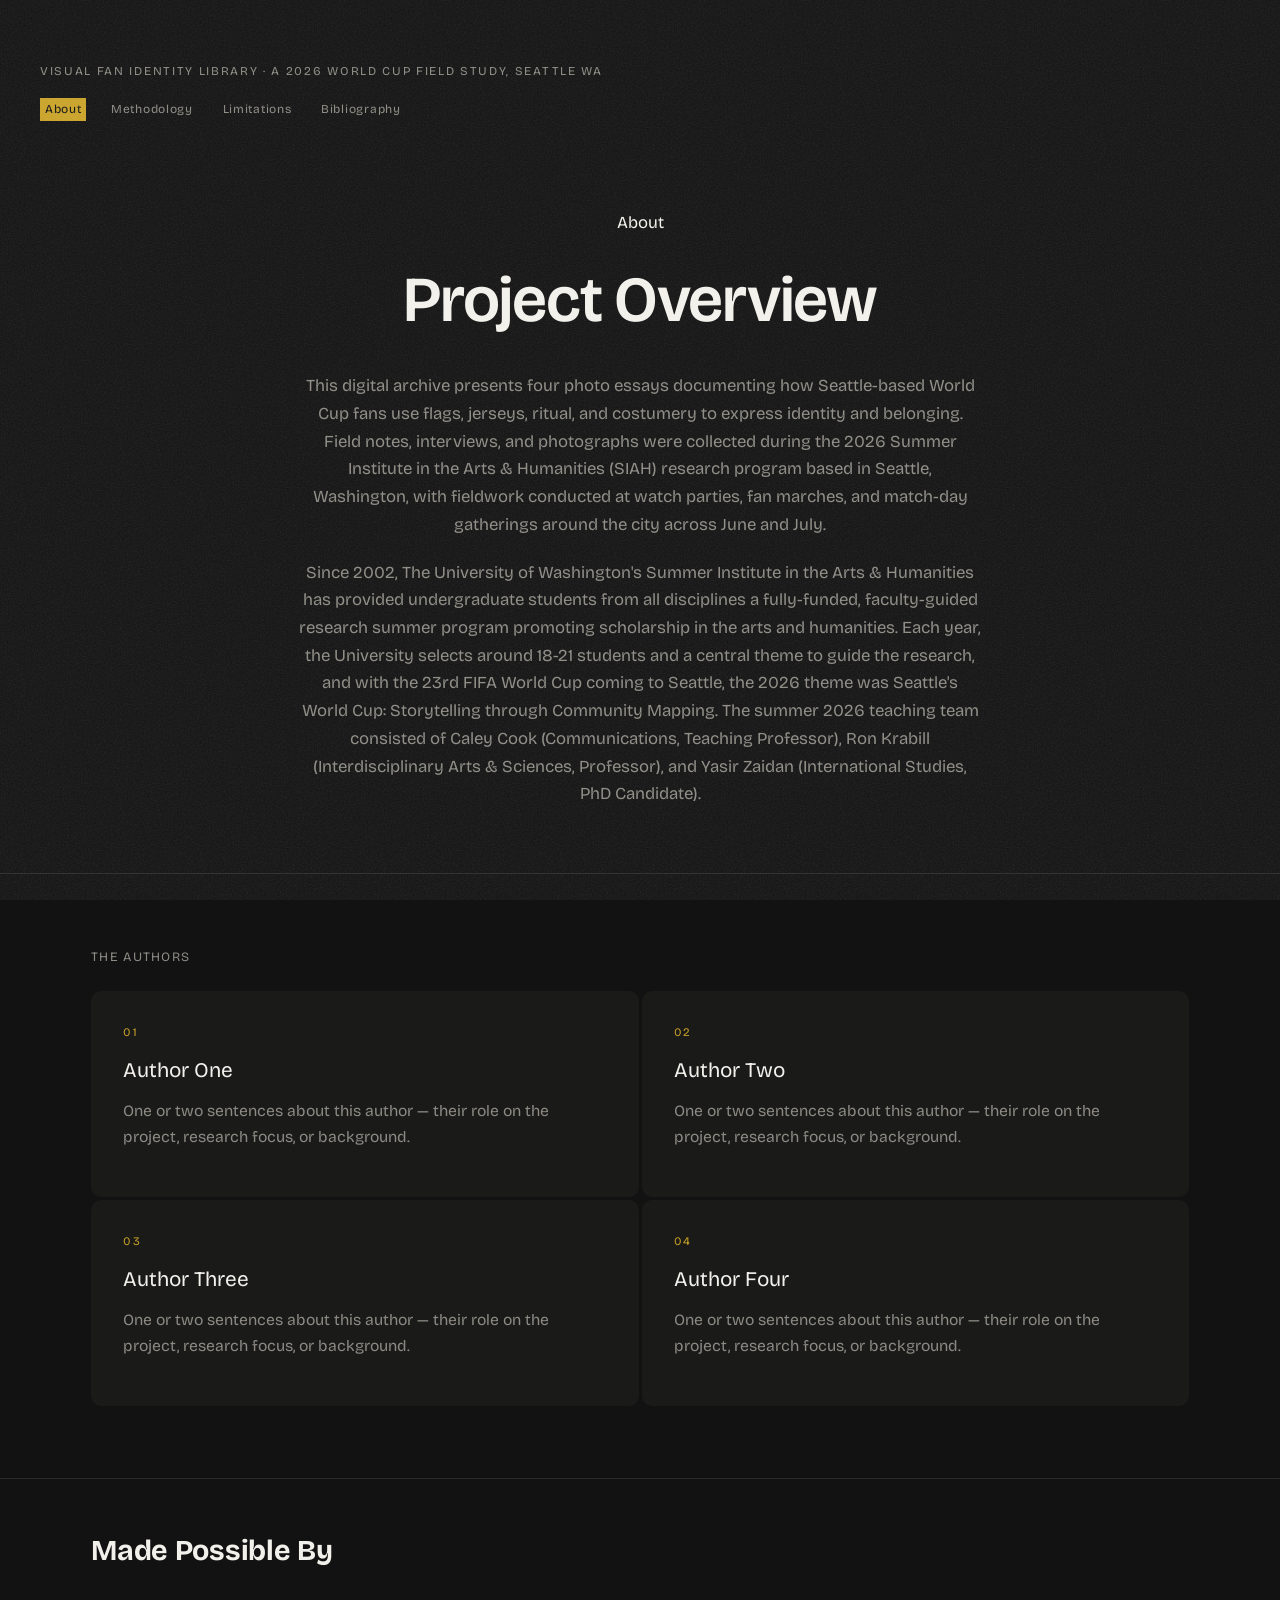
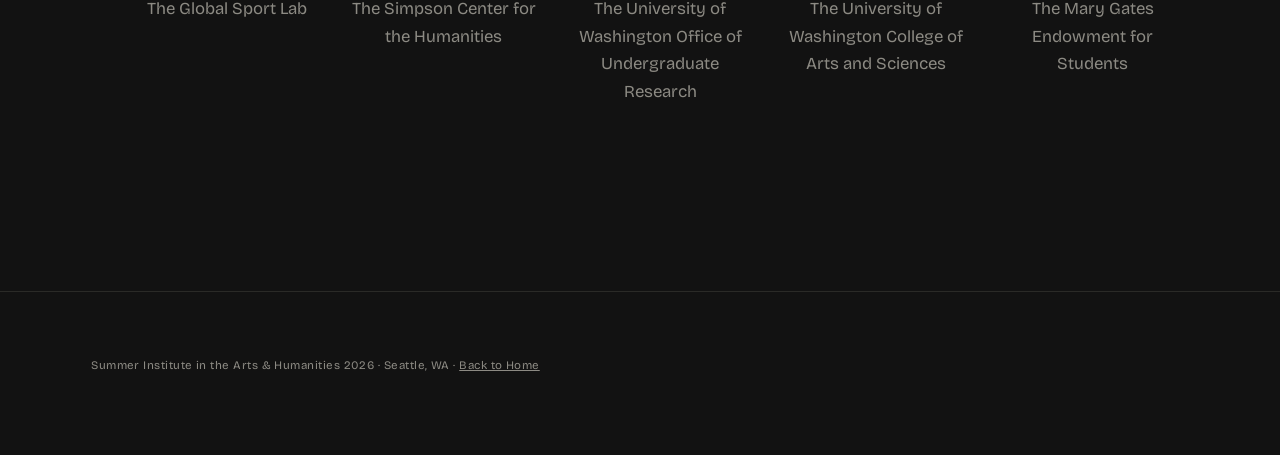
==== about.html @ 2126e0ee "Rewrite About page overview/team blurb, add sponsors section, and finish Jerseys essay - Replace Abo" ====
<!DOCTYPE html>
<html lang="en">
<head>
  <meta charset="UTF-8">
  <meta name="viewport" content="width=device-width, initial-scale=1.0">
  <title>About — Visual Fan Identity Library</title>
  <link rel="stylesheet" href="styles.css">
</head>
<body>

  <div class="grain" aria-hidden="true"></div>

  <header class="masthead container">
    <span class="masthead__wordmark"><a href="index.html">Visual Fan Identity Library</a> · A 2026 World Cup Field Study, Seattle WA</span>
    <nav class="site-nav" aria-label="Project sections">
      <a href="about.html" aria-current="page">About</a>
      <a href="methodology.html">Methodology</a>
      <a href="limitations.html">Limitations</a>
      <a href="bibliography.html">Bibliography</a>
    </nav>
  </header>

  <main>
    <!-- ============================================================
         PROJECT BRIEF
         EDIT ME: replace the paragraph below with a short (3-5
         sentence) description of SIAH as a project and how this
         particular archive fits into it.
         ============================================================ -->
    <section class="essay-header essay-header--centered">
      <div class="container">
        <span class="essay-header__eyebrow">About</span>
        <h1>Project Overview</h1>
        <p class="essay-header__framework">
          This digital archive presents four photo essays documenting how
          Seattle-based World Cup fans use flags, jerseys, ritual, and costumery
          to express identity and belonging. Field notes, interviews, and
          photographs were collected during the 2026 Summer Institute in the Arts
          &amp; Humanities (SIAH) research program based in Seattle, Washington,
          with fieldwork conducted at watch parties, fan marches, and match-day
          gatherings around the city across June and July.
        </p>
        <p class="essay-header__framework">
          Since 2002, The University of Washington's Summer Institute in the Arts
          &amp; Humanities has provided undergraduate students from all
          disciplines a fully-funded, faculty-guided research summer program
          promoting scholarship in the arts and humanities. Each year, the
          University selects around 18-21 students and a central theme to guide
          the research, and with the 23rd FIFA World Cup coming to Seattle, the
          2026 theme was Seattle's World Cup: Storytelling through Community
          Mapping. The summer 2026 teaching team consisted of Caley Cook
          (Communications, Teaching Professor), Ron Krabill (Interdisciplinary
          Arts &amp; Sciences, Professor), and Yasir Zaidan (International
          Studies, PhD Candidate).
        </p>
      </div>
    </section>

    <!-- ============================================================
         AUTHORS
         EDIT ME: swap in each author's real name and a 1-2 sentence
         bio (role on the project, focus area, or background).
         Duplicate one <article class="author-card">...</article>
         block if the team ever grows past four.
         ============================================================ -->
    <section class="essay">
      <div class="container">
        <h2 class="page-section-title">The Authors</h2>
        <div class="author-grid">

          <article class="author-card">
            <span class="author-card__code">01</span>
            <h3 class="author-card__name"><!-- EDIT ME -->Author One</h3>
            <p class="author-card__bio">
              <!-- EDIT ME -->
              One or two sentences about this author — their role on the project,
              research focus, or background.
            </p>
          </article>

          <article class="author-card">
            <span class="author-card__code">02</span>
            <h3 class="author-card__name">Author Two</h3>
            <p class="author-card__bio">
              One or two sentences about this author — their role on the project,
              research focus, or background.
            </p>
          </article>

          <article class="author-card">
            <span class="author-card__code">03</span>
            <h3 class="author-card__name">Author Three</h3>
            <p class="author-card__bio">
              One or two sentences about this author — their role on the project,
              research focus, or background.
            </p>
          </article>

          <article class="author-card">
            <span class="author-card__code">04</span>
            <h3 class="author-card__name">Author Four</h3>
            <p class="author-card__bio">
              One or two sentences about this author — their role on the project,
              research focus, or background.
            </p>
          </article>

        </div>
      </div>
    </section>

    <!-- ============================================================
         MADE POSSIBLE BY — sponsors / funding acknowledgment.
         ============================================================ -->
    <section class="essay sponsors-section">
      <div class="container">
        <h2 class="sponsors-heading">Made Possible By</h2>
        <ul class="sponsor-list">
          <li>The Global Sport Lab</li>
          <li>The Simpson Center for the Humanities</li>
          <li>The University of Washington Office of Undergraduate Research</li>
          <li>The University of Washington College of Arts and Sciences</li>
          <li>The Mary Gates Endowment for Students</li>
        </ul>
      </div>
    </section>
  </main>

  <footer class="site-footer">
    <div class="container">
      <p>Summer Institute in the Arts &amp; Humanities 2026 · Seattle, WA · <a href="index.html">Back to Home</a></p>
    </div>
  </footer>

</body>
</html>
---- styles.css ----
/* =========================================================================
   STYLES.CSS
   One stylesheet, shared by every page.
   Read top to bottom:
     1. Fonts + tokens (color/type/space) — change the whole site from here
     2. Reset / base
     3. Masthead + footer
     4. Home page: hero + vertical category list
     5. Sub-pages: essay header, sequential essay figures, prev/next
     6. Small screens
   "EDIT ME" comments mark what you'll actually want to touch.
   ========================================================================= */

@import url('https://fonts.googleapis.com/css2?family=Bricolage+Grotesque:opsz,wght@6..144,200..800&display=swap');

/* -------------------------------------------------------------------------
   1. TOKENS
   A dominant charcoal surface, one sharp lime accent used sparingly, and
   two elevated tones for bento-style layering. Colors are intentionally
   NOT distributed evenly — almost everything on the page is charcoal/off-
   white; lime appears only where it should draw the eye.
   ------------------------------------------------------------------------- */
:root {
  /* EDIT ME: colors */
  --bg: #121212;            /* dominant surface — deep charcoal */
  --bg-elevated: #1A1A19;   /* first layer up — bento tile background */
  --bg-elevated-2: #202020; /* second layer up — hover / deepest tile */
  --text: #F2F0EA;          /* primary text, warm off-white (not pure white) */
  --text-muted: #8C8A83;    /* secondary / caption text */
  --line: #2A2A27;          /* hairline borders, seams between bento tiles */
  --accent: #C9A227;        /* archive-label brass — the ONE sharp accent. use rarely. */
  --accent-dim: #A6841F;    /* pressed/hover state for the accent */

  /* type */
  /* One bold contemporary grotesque, three roles: headline, body, and
     small tracked labels are all Bricolage Grotesque, differentiated
     by weight/size/case rather than by swapping typefaces — closer to
     how a museum brands its own exhibitions (bold sans wayfinding)
     than a typical "heading font + body font + UI font" tech stack. */
  --font-display: 'Bricolage Grotesque', sans-serif;
  --font-body: 'Bricolage Grotesque', sans-serif;
  --font-mono: 'Bricolage Grotesque', sans-serif; /* labels/catalog codes — no monospace */

  /* layout */
  --max-width: 1200px;
  --gutter: clamp(1.25rem, 4vw, 4rem); /* generous, responsive side margin */
  --seam: 3px; /* gap between bento tiles */
}

/* -------------------------------------------------------------------------
   2. RESET / BASE
   ------------------------------------------------------------------------- */
* { box-sizing: border-box; }

html { scroll-behavior: smooth; }

body {
  margin: 0;
  background: var(--bg);
  color: var(--text);
  font-family: var(--font-body);
  font-size: 1.05rem;
  line-height: 1.65;
  -webkit-font-smoothing: antialiased;
}

/* Film-grain overlay, screen-space (fixed, not tied to page height),
   so the charcoal surfaces read as a textured print rather than a
   flat digital black. Pure SVG noise, no image asset. Sits above
   everything (including photos) but never blocks clicks. */
.grain {
  position: fixed;
  inset: 0;
  z-index: 9999; /* above everything, including photos */
  pointer-events: none;
  opacity: 0.11;
  mix-blend-mode: screen;
  background-image: url("data:image/svg+xml,%3Csvg xmlns='http://www.w3.org/2000/svg' width='180' height='180'%3E%3Cfilter id='n'%3E%3CfeTurbulence type='fractalNoise' baseFrequency='0.7' numOctaves='3' stitchTiles='stitch'/%3E%3CfeColorMatrix type='saturate' values='0'/%3E%3C/filter%3E%3Crect width='100%25' height='100%25' filter='url(%23n)'/%3E%3C/svg%3E");
  background-size: 180px 180px;
}

h1, h2, h3 {
  font-family: var(--font-display);
  font-weight: 400;
  margin: 0;
}

a { color: inherit; }

a:focus-visible,
button:focus-visible {
  outline: 2px solid var(--accent);
  outline-offset: 4px;
}

img { max-width: 100%; display: block; }

.container {
  max-width: var(--max-width);
  margin: 0 auto;
  padding: 0 var(--gutter);
}

.eyebrow {
  font-family: var(--font-mono);
  font-size: 0.72rem;
  letter-spacing: 0.16em;
  text-transform: uppercase;
  color: var(--accent);
}

/* -------------------------------------------------------------------------
   2b. PAGE LOADER (homepage only)
   A building-blocks animation shown while the homepage loads, faded
   out by loader.js once window "load" fires. Three square blocks
   stack upward, each rotating into place in sequence — the same
   brass accent used everywhere else, on the site's own charcoal
   surface, so it reads as part of the page rather than a generic
   spinner.
   ------------------------------------------------------------------------- */
.loader {
  position: fixed;
  inset: 0;
  z-index: 999;
  display: flex;
  flex-direction: column;
  align-items: center;
  justify-content: center;
  gap: 1.5rem;
  background: var(--bg);
  transition: opacity 1.1s ease, visibility 1.1s ease;
}

.loader.is-hidden {
  opacity: 0;
  visibility: hidden;
  pointer-events: none;
}

.loader__stack {
  position: relative;
  width: 34px;
  height: 114px;
}

.loader__block {
  position: absolute;
  left: 0;
  width: 34px;
  height: 34px;
  border-radius: 5px;
  background: var(--accent);
  opacity: 0;
  transform: translateY(-50px) rotate(-30deg) scale(0.6);
  animation: loader-stack 2.6s ease-in-out infinite;
}

.loader__block--1 { bottom: 0; animation-delay: 0s; }
.loader__block--2 { bottom: 40px; animation-delay: 0.35s; }
.loader__block--3 { bottom: 80px; animation-delay: 0.7s; }

@keyframes loader-stack {
  0%   { opacity: 0; transform: translateY(-50px) rotate(-30deg) scale(0.6); }
  18%  { opacity: 1; transform: translateY(0) rotate(0deg) scale(1); }
  70%  { opacity: 1; transform: translateY(0) rotate(0deg) scale(1); }
  85%  { opacity: 0; transform: translateY(6px) rotate(8deg) scale(0.9); }
  100% { opacity: 0; transform: translateY(-50px) rotate(-30deg) scale(0.6); }
}

.loader__text {
  font-size: 0.72rem;
  letter-spacing: 0.14em;
  text-transform: uppercase;
  color: var(--text-muted);
  margin: 0;
  text-align: center;
}

@media (prefers-reduced-motion: reduce) {
  .loader__block {
    animation: none;
    opacity: 1;
    transform: none;
  }
}

/* -------------------------------------------------------------------------
   3. MASTHEAD + FOOTER
   The home page masthead has NO nav — the four photos are the only
   interactive elements on that page. Sub-pages carry a small text nav
   for wayfinding between essays (see section 5, .site-nav).
   ------------------------------------------------------------------------- */
.masthead {
  padding: clamp(2rem, 5vw, 3.5rem) 0 clamp(1.5rem, 4vw, 2.5rem);
}

.masthead__wordmark {
  font-family: var(--font-mono);
  font-size: 0.75rem;
  letter-spacing: 0.14em;
  text-transform: uppercase;
  color: var(--text-muted);
}

.masthead__wordmark a {
  text-decoration: none;
  color: var(--text-muted);
}

.masthead__wordmark a:hover { color: var(--text); }

/* small text-only nav, used only on sub-pages */
.site-nav {
  margin-top: 0.9rem;
  display: flex;
  gap: 1.25rem;
  flex-wrap: wrap;
}

/* A solid brass block swipes in behind the label on hover (or sits
   permanently under the current page), landing with a slight bounce
   — same block motif as the homepage loader, standing in for the
   old plain underline. */
.site-nav a {
  position: relative;
  display: inline-block;
  font-family: var(--font-mono);
  font-size: 0.75rem;
  letter-spacing: 0.06em;
  text-decoration: none;
  color: var(--text-muted);
  padding: 0.15em 0.4em;
  overflow: hidden;
  transition: color 0.3s ease;
}

.site-nav a::before {
  content: '';
  position: absolute;
  inset: 0;
  background: var(--accent);
  transform: scaleX(0);
  transform-origin: left;
  transition: transform 0.4s cubic-bezier(0.34, 1.56, 0.64, 1);
  z-index: -1;
}

.site-nav a:hover,
.site-nav a[aria-current="page"] {
  color: var(--bg);
}

.site-nav a:hover::before,
.site-nav a[aria-current="page"]::before {
  transform: scaleX(1);
}

.site-footer {
  padding: clamp(2rem, 6vw, 4rem) 0 clamp(2.5rem, 8vw, 5rem);
  margin-top: clamp(3rem, 8vw, 6rem);
  border-top: 1px solid var(--line);
}

.site-footer p {
  font-family: var(--font-mono);
  font-size: 0.72rem;
  letter-spacing: 0.04em;
  color: var(--text-muted);
  margin: 0;
}

.site-footer a { color: var(--text-muted); text-decoration: underline; }
.site-footer a:hover { color: var(--accent); }

/* -------------------------------------------------------------------------
   4a. HOME — hero, centered: headline, "Field Log" label, and the intro
   paragraph all sit centered on the page.
   ------------------------------------------------------------------------- */
.hero {
  padding: clamp(1rem, 4vw, 2rem) 0 clamp(3rem, 8vw, 6rem);
  text-align: center;
}

.hero__title {
  font-size: clamp(2.6rem, 7vw, 5.2rem);
  font-weight: 600;
  line-height: 1.0;
  max-width: 20ch;
  letter-spacing: -0.02em;
  margin: 0 auto; /* centers the title's own text block within .hero */
}

.hero__title em {
  /* Bricolage Grotesque has no true italic, so emphasis comes from a
     weight jump + the accent color instead of a style switch. */
  font-style: normal;
  font-weight: 800;
  color: var(--accent);
}

/* Below the title, above the preface: text-only links out to the
   project's meta pages (About, Methodology, Limitations,
   Bibliography). Larger and more prominent than the small mono nav
   used elsewhere, since this is the page's second interactive
   element (after the four category photos further down). */
.section-links {
  display: flex;
  justify-content: center;
  flex-wrap: wrap;
  gap: clamp(1rem, 3vw, 2rem);
  margin: clamp(1.5rem, 4vw, 2.5rem) 0;
}

/* Same brass-block swipe as .site-nav, sized up to match these
   larger homepage links — a solid block lands behind the label with
   a slight bounce instead of the old plain underline. */
.section-link {
  position: relative;
  display: inline-block;
  font-family: var(--font-mono);
  font-size: clamp(0.95rem, 1.6vw, 1.1rem);
  letter-spacing: 0.06em;
  text-decoration: none;
  color: var(--text-muted);
  padding: 0.2em 0.5em;
  overflow: hidden;
  transition: color 0.3s ease;
}

.section-link::before {
  content: '';
  position: absolute;
  inset: 0;
  background: var(--accent);
  transform: scaleX(0);
  transform-origin: left;
  transition: transform 0.4s cubic-bezier(0.34, 1.56, 0.64, 1);
  z-index: -1;
}

.section-link:hover,
.section-link:focus-visible {
  color: var(--bg);
}

.section-link:hover::before,
.section-link:focus-visible::before {
  transform: scaleX(1);
}

/* Click animation: the block lands solid (same as hover) while the
   link text scrambles/decodes in JS, right before navigating. */
.section-link--decoding {
  color: var(--bg);
  animation: section-link-pulse 0.4s ease;
}

.section-link--decoding::before {
  transform: scaleX(1);
}

@keyframes section-link-pulse {
  0%   { letter-spacing: 0.06em; }
  45%  { letter-spacing: 0.22em; }
  100% { letter-spacing: 0.06em; }
}

.hero__intro {
  margin: clamp(1.5rem, 5vw, 2.5rem) auto 0; /* auto left/right centers this block */
  max-width: 92%;
}

.hero__intro p {
  color: var(--text);
  font-weight: 500;
  font-size: clamp(1.1rem, 2.2vw, 1.32rem);
  line-height: 1.5;
  margin: 0;
}

.hero__intro p + p {
  margin-top: 1.25rem;
}

.hero__intro .eyebrow {
  display: block;
  font-size: clamp(1.5rem, 3.5vw, 2.1rem);
  font-weight: 700;
  letter-spacing: 0.04em;
  margin-bottom: 1rem;
}

/* -------------------------------------------------------------------------
   4b. HOME — a vertical, scrollable list of the four categories.
   Each .category is: one big photo (the ONLY clickable element — the
   <a class="photo-link">), then a heading and a short blurb sitting
   underneath it as plain, non-interactive text. All four photos share
   the same aspect ratio so they read as one consistent list.
   ------------------------------------------------------------------------- */
.category-list {
  display: flex;
  flex-direction: column;
}

.category {
  padding: clamp(2.5rem, 6vw, 4.5rem) 0;
  border-top: 1px solid var(--line);
}

.category:first-child { border-top: none; padding-top: 0; }

.photo-link {
  position: relative;
  display: block;
  overflow: hidden;
  background: var(--bg-elevated);
  border-radius: 10px;
  aspect-ratio: 16 / 9; /* same shape for every photo, however big the screen */
  width: 100%;
}

.photo-link__img {
  position: absolute;
  inset: 0;
  width: 100%;
  height: 100%;
  object-fit: cover;
  transition: transform 0.5s cubic-bezier(0.16, 1, 0.3, 1), opacity 0.3s ease;
  opacity: 0.9;
}

.photo-link:hover .photo-link__img,
.photo-link:focus-visible .photo-link__img {
  transform: scale(1.03);
  opacity: 1;
}

.category__copy {
  margin-top: clamp(1.25rem, 3vw, 1.75rem);
  max-width: 62ch;
}

.category__code {
  font-family: var(--font-mono);
  font-size: 0.72rem;
  letter-spacing: 0.12em;
  color: var(--text-muted);
  display: block;
  margin-bottom: 0.5rem;
}

.category__title {
  /* the secondary/accent color, so each heading pops against the
     charcoal background and the muted body text below it */
  color: var(--accent);
  font-size: clamp(1.6rem, 3.6vw, 2.3rem);
  font-weight: 600;
}

.category__blurb {
  margin-top: 0.75rem;
  color: var(--text-muted);
  font-size: 1.05rem;
}

/* -------------------------------------------------------------------------
   5. SUB-PAGES (the four photo essays)
   ------------------------------------------------------------------------- */
.essay-header {
  padding: clamp(2rem, 5vw, 3rem) 0 clamp(2rem, 5vw, 3rem);
  border-bottom: 1px solid var(--line);
}

.essay-header h1 {
  font-size: clamp(2.4rem, 6vw, 4rem);
  font-weight: 600;
  letter-spacing: -0.02em;
  margin-top: 0.6rem;
}

.hero-highlight {
  color: var(--accent);
}

.hero-subtitle {
  font-size: 0.7em;
}

.essay-header__framework {
  max-width: 52ch;
  color: var(--text-muted);
  margin-top: 1.25rem;
  font-size: 1.05rem;
}

.essay-header--centered {
  text-align: center;
}

.essay-header--centered .essay-header__framework {
  max-width: 62ch;
  margin-left: auto;
  margin-right: auto;
}

.essay-header__byline {
  font-family: var(--font-mono);
  font-size: 0.8rem;
  letter-spacing: 0.06em;
  text-transform: uppercase;
  color: var(--text-muted);
  margin-top: 1.25rem;
  padding-top: 1rem;
  border-top: 1px solid var(--line);
}

.essay-header__byline-author {
  color: var(--text);
  font-weight: 600;
}

.essay-preface {
  padding-top: clamp(1.75rem, 4vw, 2.75rem);
  text-align: center;
}

.essay-preface .eyebrow {
  display: block;
  font-size: clamp(1.5rem, 3.5vw, 2.1rem);
  font-weight: 700;
  letter-spacing: 0.04em;
}

.essay-preface__text {
  max-width: 62ch;
  color: var(--text-muted);
  margin: 0.75rem auto 0;
  font-size: 1.2rem;
  text-align: center;
}

.essay-preface__text + .essay-preface__text {
  margin-top: 1.25rem;
}

.essay {
  padding: clamp(3rem, 6vw, 4.5rem) 0;
}

.essay-intro {
  padding-top: clamp(1.75rem, 4vw, 2.75rem);
  padding-bottom: clamp(1.75rem, 4vw, 2.75rem);
  border-top: 1px solid var(--line);
}

.sponsors-section {
  padding-top: clamp(2rem, 4vw, 3rem);
  border-top: 1px solid var(--line);
}

.sponsors-heading {
  font-weight: 700;
  color: var(--text);
  font-size: clamp(1.3rem, 3vw, 1.8rem);
  letter-spacing: -0.01em;
}

.sponsor-list {
  list-style: none;
  margin-top: 1.25rem;
  display: flex;
  flex-direction: row;
  flex-wrap: wrap;
  justify-content: space-between;
  gap: 1rem 1.5rem;
  color: var(--text-muted);
  font-size: 1.05rem;
}

.sponsor-list li {
  flex: 1 1 0;
  text-align: center;
}

/* Sequential, single-column narrative: every figure stacks directly
   beneath the one before it, photo on top and its caption/note
   underneath — no side-by-side text, no separate grid section. */
.essay-sequence {
  display: flex;
  flex-direction: column;
  gap: clamp(2.5rem, 6vw, 4rem);
}

.essay-figure {
  margin: 0;
}

.essay-figure img {
  width: 100%;
  border-radius: 10px;
  background: var(--bg-elevated);
}

.essay-figure figcaption {
  margin-top: 0.9rem;
  max-width: 62ch;
}

.essay-figure__num {
  display: block;
  font-family: var(--font-mono);
  font-size: 0.72rem;
  letter-spacing: 0.04em;
  color: var(--text-muted);
}

.essay-figure__note {
  margin: 0.6rem 0 0;
  color: var(--text);
}

.page-flags .essay-figure figcaption {
  max-width: 92%;
  margin-left: auto;
  margin-right: auto;
  text-align: center;
}

.essay-figure__note .placeholder-note {
  display: block;
  font-family: var(--font-mono);
  font-size: 0.72rem;
  color: var(--accent);
  border-left: 2px solid var(--accent);
  padding-left: 0.75rem;
  margin-top: 1rem;
}

.essay-nav {
  padding: 1rem 0 clamp(3rem, 8vw, 5rem);
  display: flex;
  justify-content: space-between;
  border-top: 1px solid var(--line);
  margin-top: 1rem;
}

.essay-nav a {
  font-family: var(--font-mono);
  font-size: 0.8rem;
  text-decoration: none;
  color: var(--text-muted);
  padding-top: 1rem;
}

.essay-nav a:hover { color: var(--accent); }

/* -------------------------------------------------------------------------
   5b. META PAGES — About, Methodology, Limitations, Bibliography
   ------------------------------------------------------------------------- */
.page-section-title {
  font-family: var(--font-mono);
  font-weight: 400;
  font-size: 0.8rem;
  letter-spacing: 0.1em;
  text-transform: uppercase;
  color: var(--text-muted);
  margin-bottom: 1.5rem;
}

/* Methodology / Limitations: plain reading prose, one subsection per
   h2, a paragraph or two underneath each. */
.page-prose {
  display: flex;
  flex-direction: column;
  gap: clamp(2rem, 5vw, 3rem);
  max-width: 68ch;
}

.page-prose section > .page-section-title {
  margin-bottom: 0.75rem;
}

.page-prose p {
  margin: 0.75rem 0 0;
  color: var(--text);
}

.page-prose p:first-of-type { margin-top: 0.75rem; }

/* Bibliography: a plain hanging-indent citation list. */
.bibliography-list {
  list-style: none;
  margin: 0;
  padding: 0;
  max-width: 68ch;
  display: flex;
  flex-direction: column;
  gap: 1.1rem;
}

.bibliography-list li {
  font-family: var(--font-mono);
  font-size: 0.92rem;
  line-height: 1.6;
  color: var(--text-muted);
  padding-left: 1.5em;
  text-indent: -1.5em;
}

.author-grid {
  display: grid;
  grid-template-columns: repeat(2, 1fr);
  gap: var(--seam);
}

.author-card {
  padding: clamp(1.5rem, 3vw, 2rem);
  background: var(--bg-elevated);
  border-radius: 10px;
}

.author-card__code {
  font-family: var(--font-mono);
  font-size: 0.72rem;
  letter-spacing: 0.12em;
  color: var(--accent);
  display: block;
  margin-bottom: 0.75rem;
}

.author-card__name {
  font-size: 1.3rem;
  font-weight: 400;
}

.author-card__bio {
  margin-top: 0.6rem;
  color: var(--text-muted);
  font-size: 0.98rem;
}

/* -------------------------------------------------------------------------
   6. SMALL SCREENS
   ------------------------------------------------------------------------- */
@media (max-width: 800px) {
  .hero__title { max-width: none; }

  .photo-link {
    aspect-ratio: 4 / 3;
  }

  .author-grid {
    grid-template-columns: 1fr;
  }
}
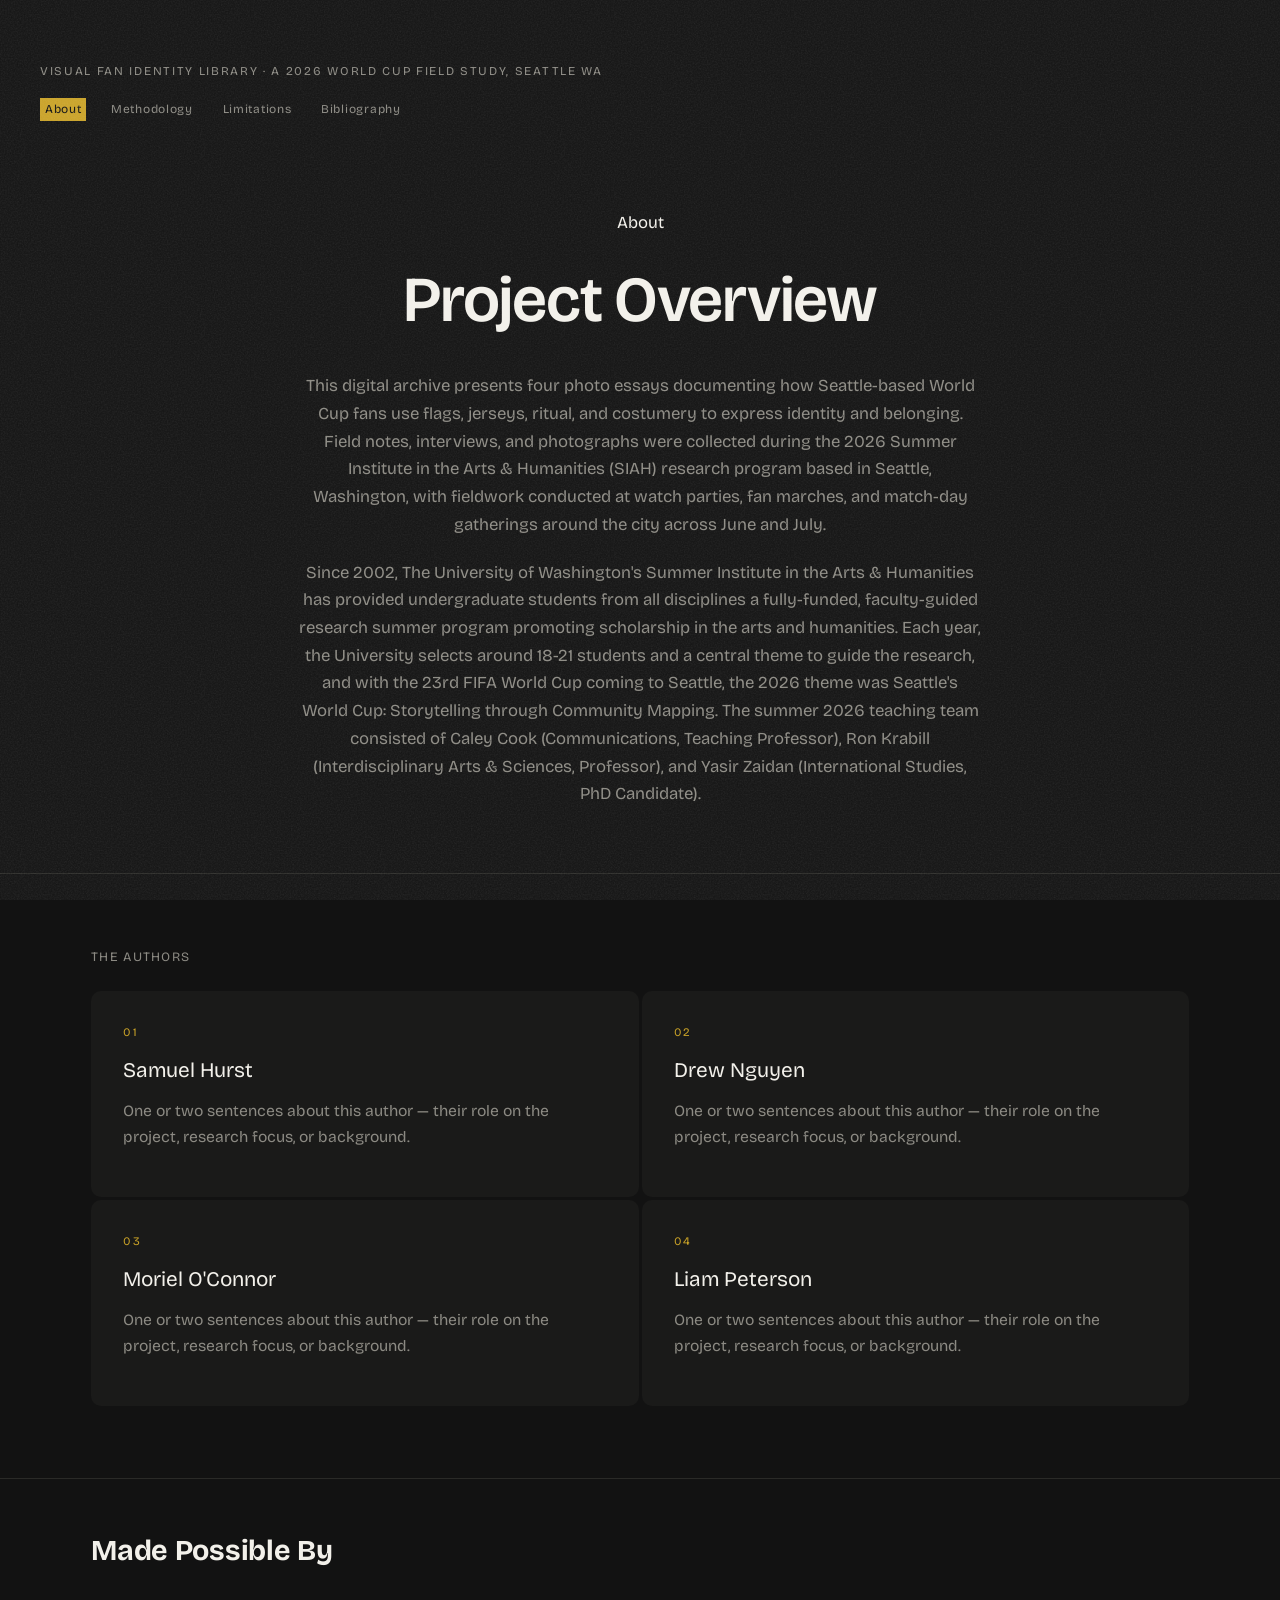
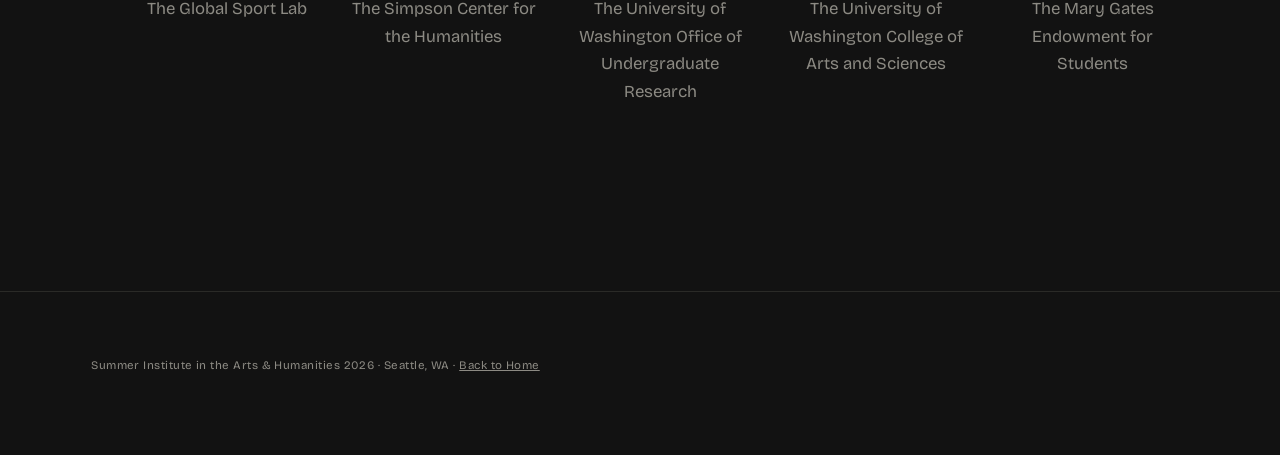
==== commit 33626c90: "Fill Rituals essay with 16 photos and set Rituals homepage cover - Add all 16 Ritual photos in order" ====
--- a/about.html
+++ b/about.html
@@ -70,7 +70,7 @@
 
           <article class="author-card">
             <span class="author-card__code">01</span>
-            <h3 class="author-card__name"><!-- EDIT ME -->Author One</h3>
+            <h3 class="author-card__name">Samuel Hurst</h3>
             <p class="author-card__bio">
               <!-- EDIT ME -->
               One or two sentences about this author — their role on the project,
@@ -80,7 +80,7 @@
 
           <article class="author-card">
             <span class="author-card__code">02</span>
-            <h3 class="author-card__name">Author Two</h3>
+            <h3 class="author-card__name">Drew Nguyen</h3>
             <p class="author-card__bio">
               One or two sentences about this author — their role on the project,
               research focus, or background.
@@ -89,7 +89,7 @@
 
           <article class="author-card">
             <span class="author-card__code">03</span>
-            <h3 class="author-card__name">Author Three</h3>
+            <h3 class="author-card__name">Moriel O'Connor</h3>
             <p class="author-card__bio">
               One or two sentences about this author — their role on the project,
               research focus, or background.
@@ -98,7 +98,7 @@
 
           <article class="author-card">
             <span class="author-card__code">04</span>
-            <h3 class="author-card__name">Author Four</h3>
+            <h3 class="author-card__name">Liam Peterson</h3>
             <p class="author-card__bio">
               One or two sentences about this author — their role on the project,
               research focus, or background.
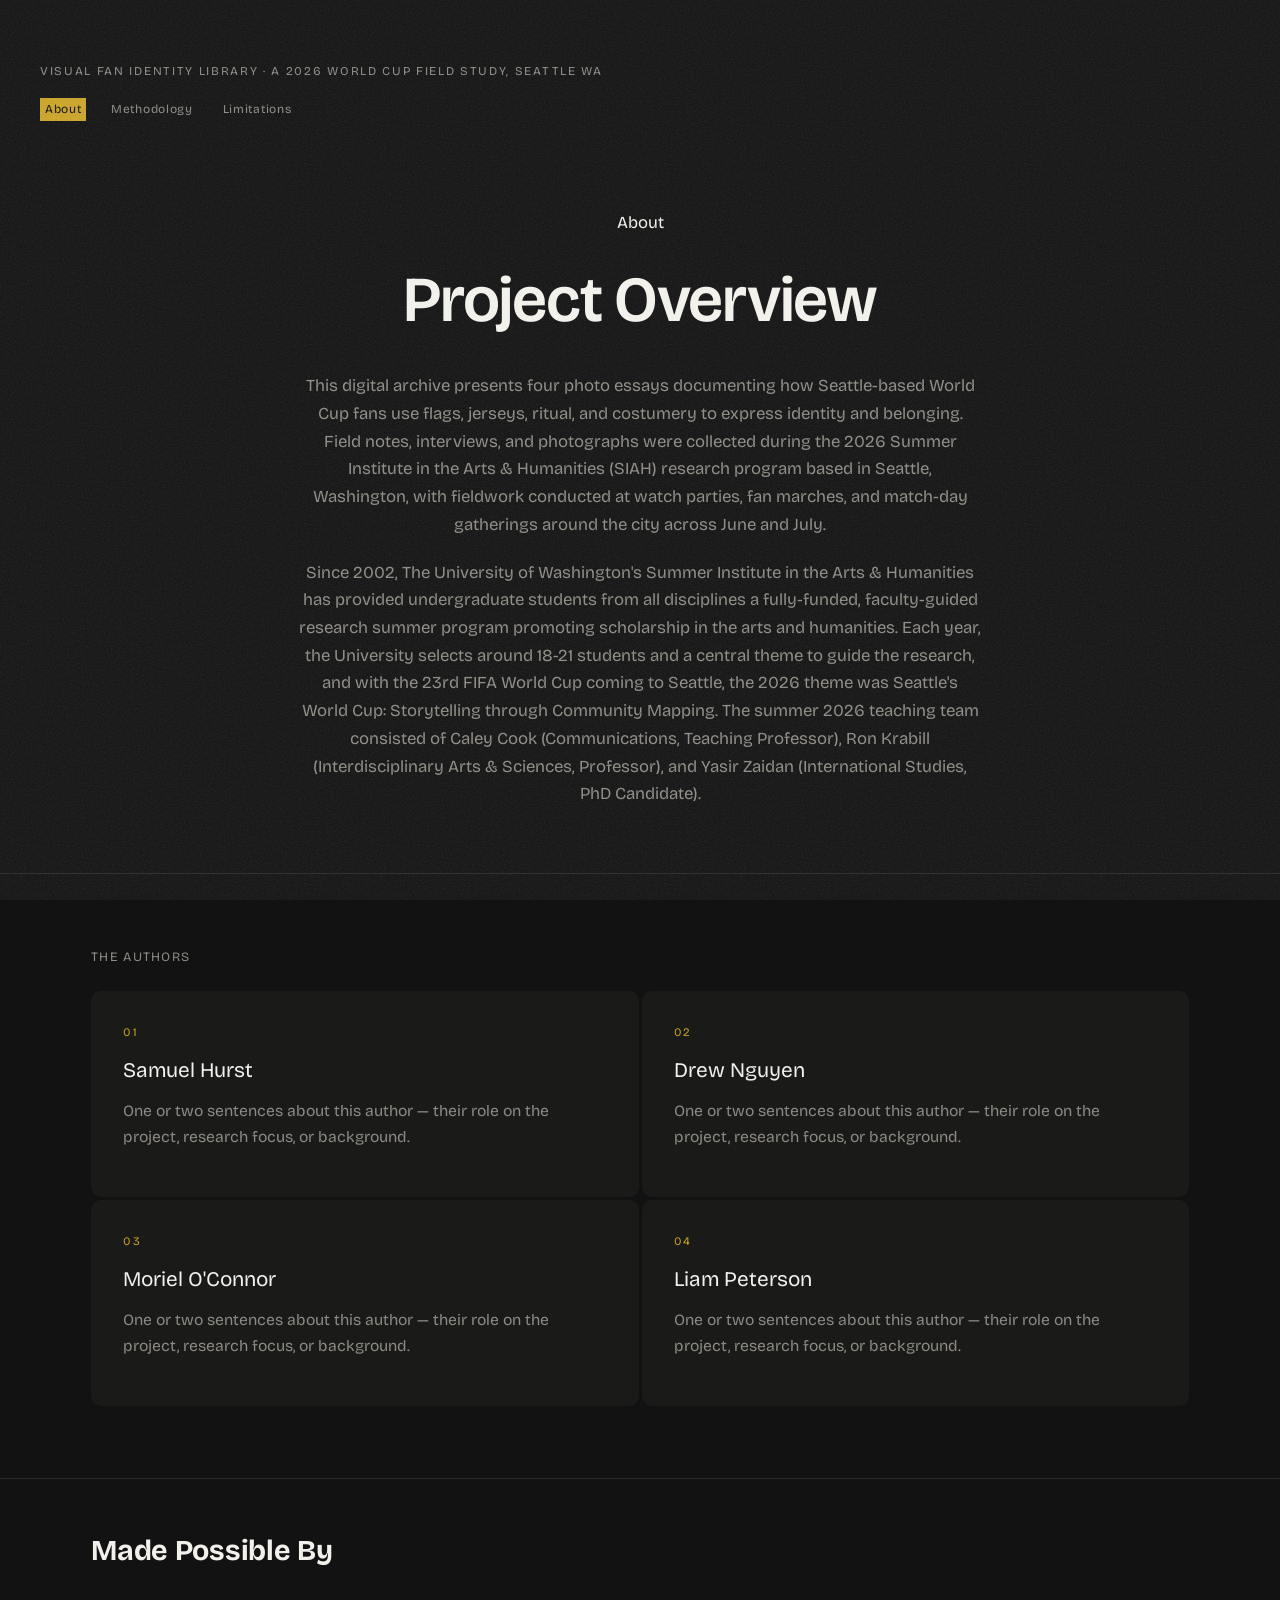
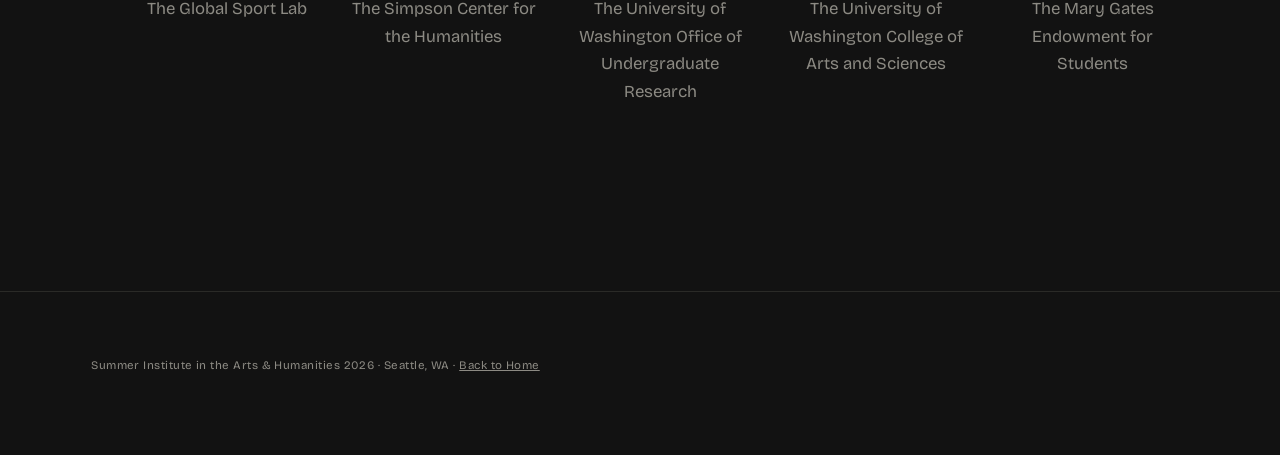
==== commit 1fa7d779: "Remove Bibliography page, add Flags bibliography, center Jerseys/Costumes captions - Delete standalo" ====
--- a/about.html
+++ b/about.html
@@ -16,7 +16,6 @@
       <a href="about.html" aria-current="page">About</a>
       <a href="methodology.html">Methodology</a>
       <a href="limitations.html">Limitations</a>
-      <a href="bibliography.html">Bibliography</a>
     </nav>
   </header>
 
--- a/styles.css
+++ b/styles.css
@@ -553,6 +553,38 @@
   border-top: 1px solid var(--line);
 }
 
+.bibliography-section {
+  border-top: 1px solid var(--line);
+}
+
+.bibliography-list {
+  list-style: none;
+  margin-top: 1.25rem;
+  display: flex;
+  flex-direction: column;
+  gap: 1.1rem;
+  max-width: 68ch;
+}
+
+.bibliography-list li {
+  color: var(--text-muted);
+  font-size: 0.95rem;
+  line-height: 1.6;
+  padding-left: 1.75rem;
+  text-indent: -1.75rem;
+  word-break: break-word;
+}
+
+.bibliography-list a {
+  color: var(--accent);
+  text-decoration: underline;
+  text-decoration-color: var(--line);
+}
+
+.bibliography-list a:hover {
+  color: var(--accent-dim);
+}
+
 .sponsors-section {
   padding-top: clamp(2rem, 4vw, 3rem);
   border-top: 1px solid var(--line);
@@ -619,7 +651,9 @@
   color: var(--text);
 }
 
-.page-flags .essay-figure figcaption {
+.page-flags .essay-figure figcaption,
+.page-jerseys .essay-figure figcaption,
+.page-costumes .essay-figure figcaption {
   max-width: 92%;
   margin-left: auto;
   margin-right: auto;
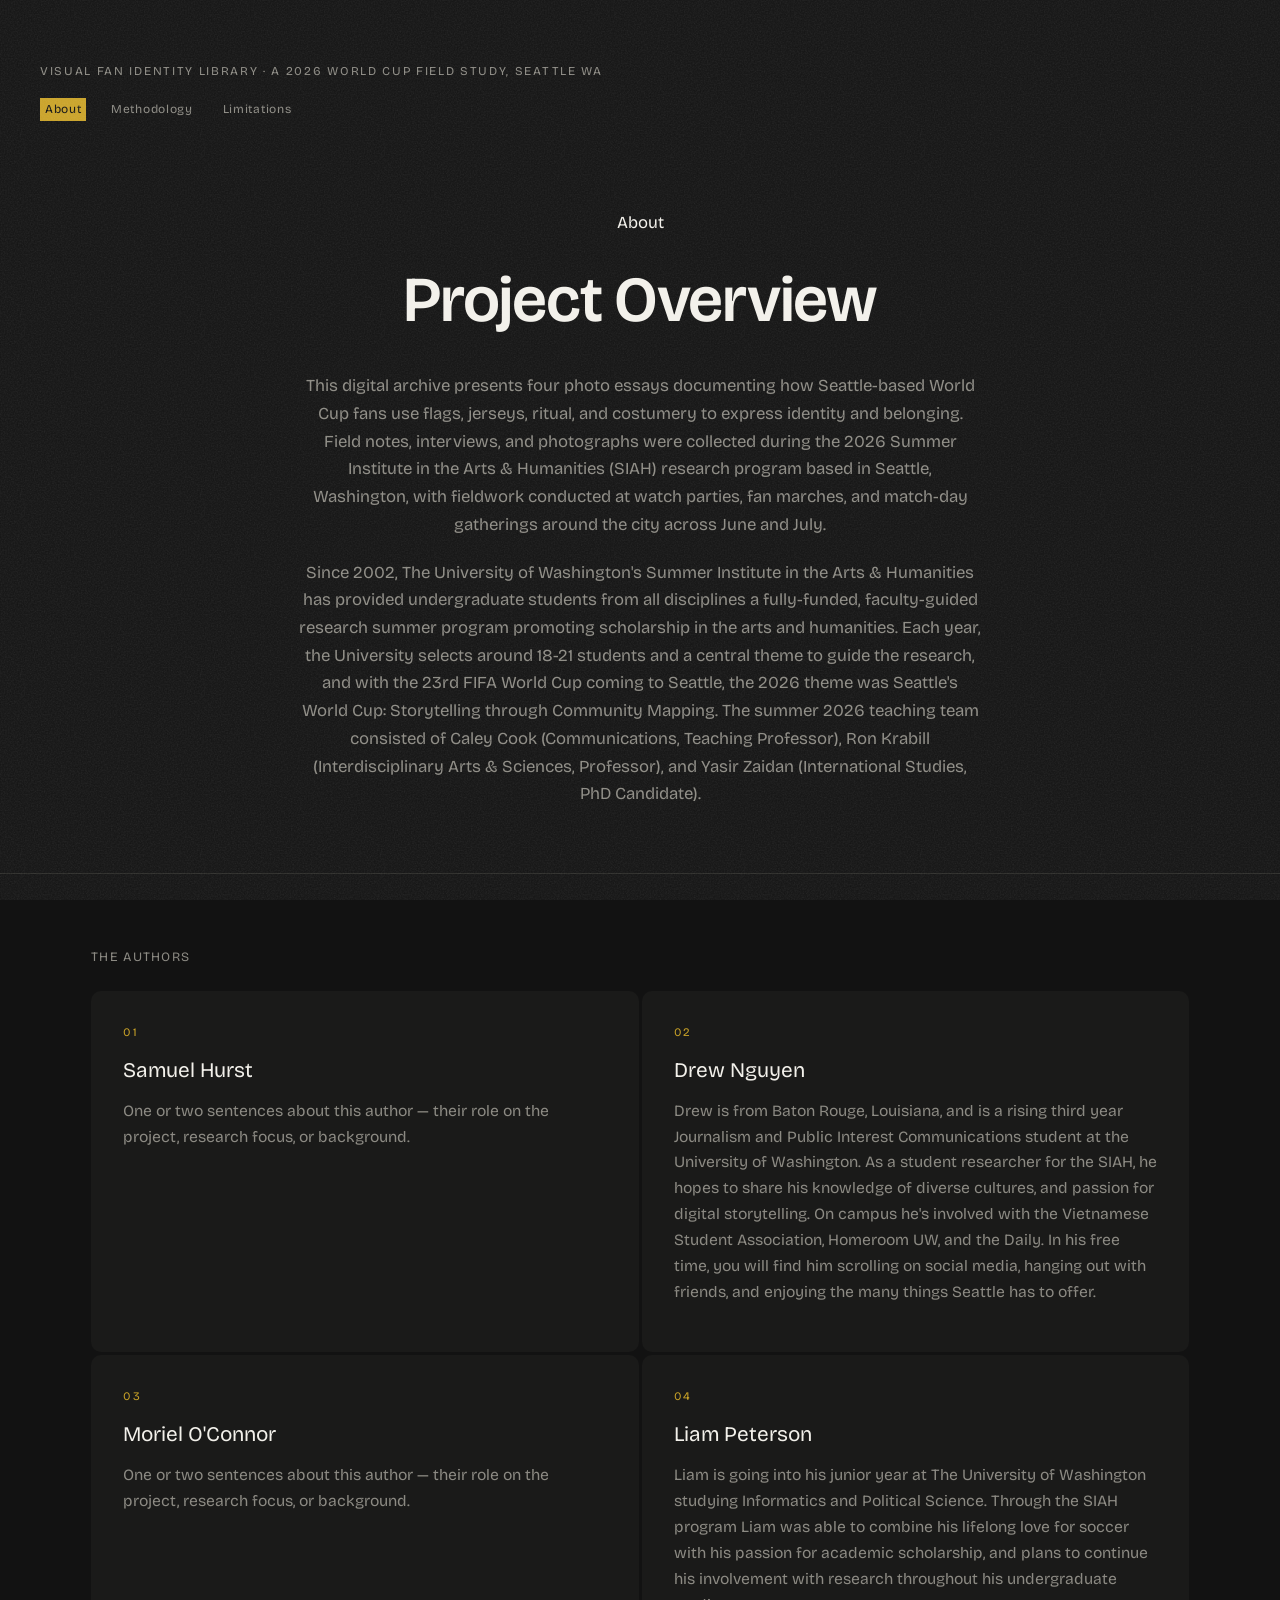
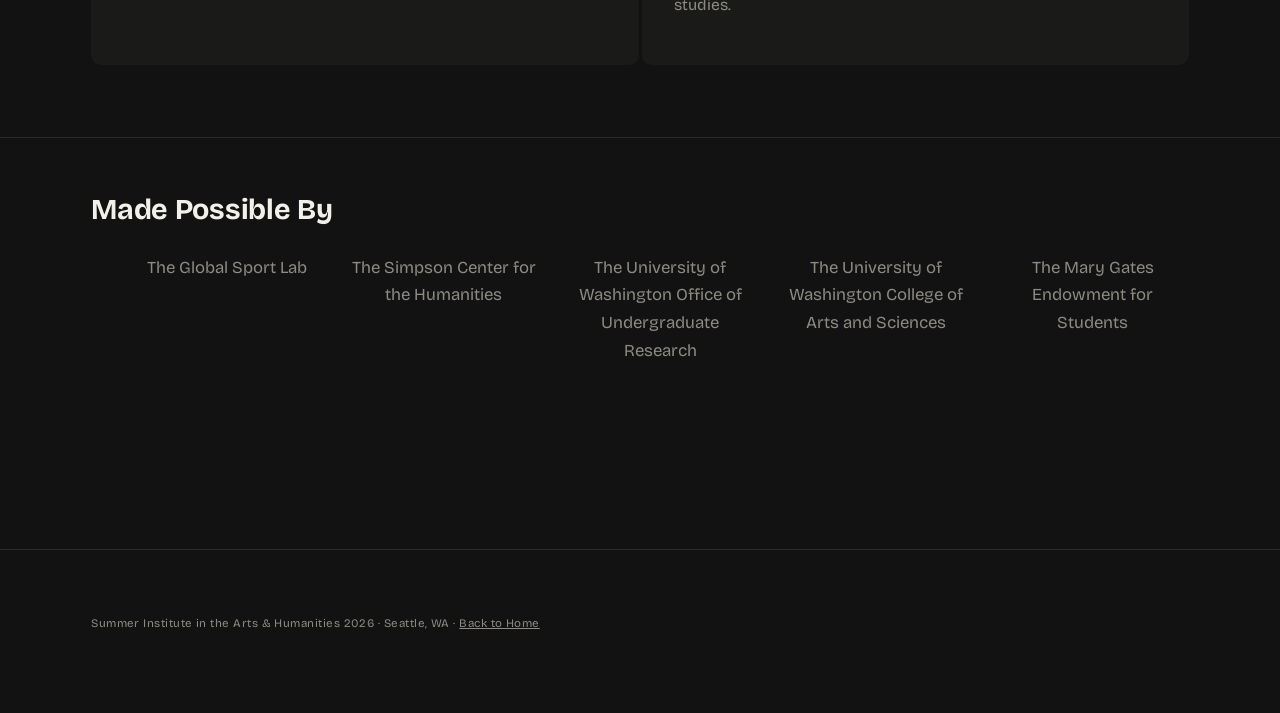
==== commit 34363025: "Add real author bios for Liam Peterson and Drew Nguyen Co-Authored-By: Claude Sonnet 5 <noreply@anth" ====
--- a/about.html
+++ b/about.html
@@ -81,8 +81,15 @@
             <span class="author-card__code">02</span>
             <h3 class="author-card__name">Drew Nguyen</h3>
             <p class="author-card__bio">
-              One or two sentences about this author — their role on the project,
-              research focus, or background.
+              Drew is from Baton Rouge, Louisiana, and is a rising third year
+              Journalism and Public Interest Communications student at the
+              University of Washington. As a student researcher for the SIAH,
+              he hopes to share his knowledge of diverse cultures, and passion
+              for digital storytelling. On campus he's involved with the
+              Vietnamese Student Association, Homeroom UW, and the Daily. In
+              his free time, you will find him scrolling on social media,
+              hanging out with friends, and enjoying the many things Seattle
+              has to offer.
             </p>
           </article>
 
@@ -99,8 +106,13 @@
             <span class="author-card__code">04</span>
             <h3 class="author-card__name">Liam Peterson</h3>
             <p class="author-card__bio">
-              One or two sentences about this author — their role on the project,
-              research focus, or background.
+              Liam is going into his junior year at The University of
+              Washington studying Informatics and Political Science. Through
+              the SIAH
+              program Liam was able to combine his lifelong love for soccer
+              with his passion for academic scholarship, and plans to continue
+              his involvement with research throughout his undergraduate
+              studies.
             </p>
           </article>
 
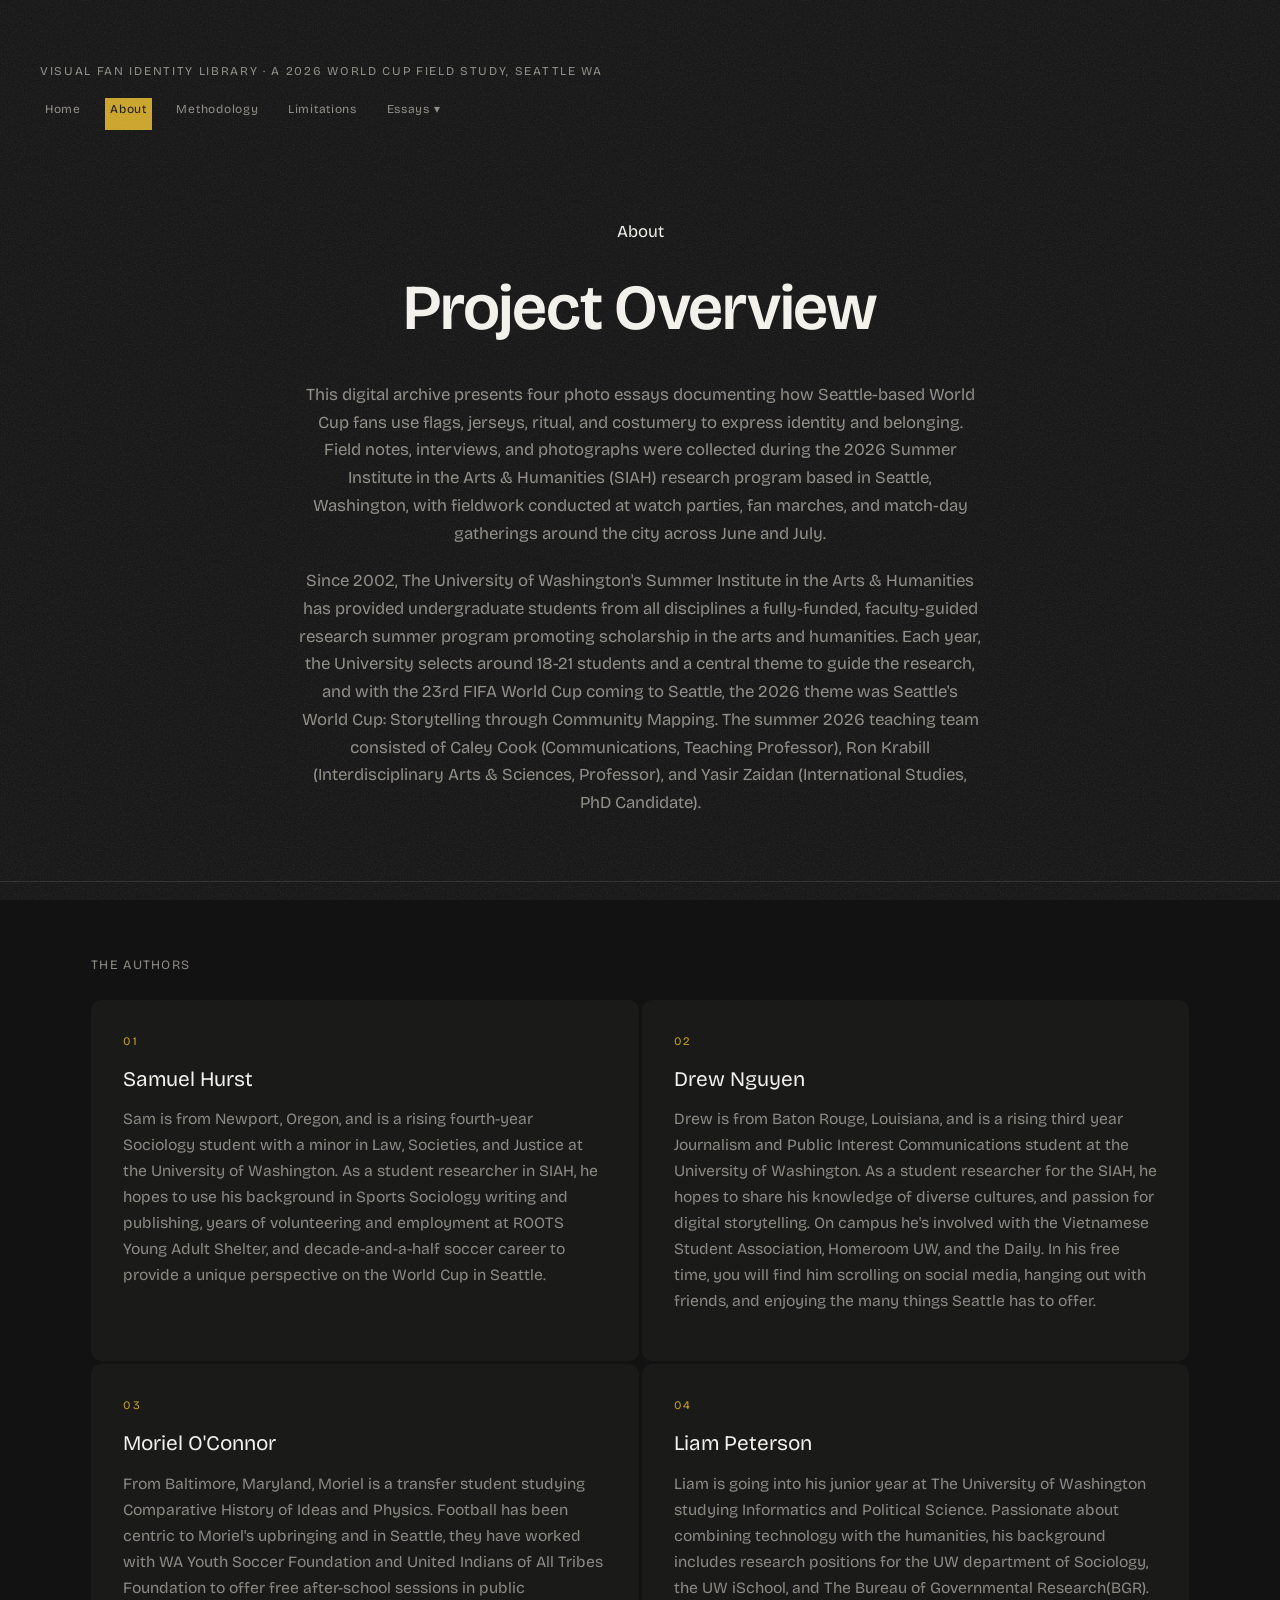
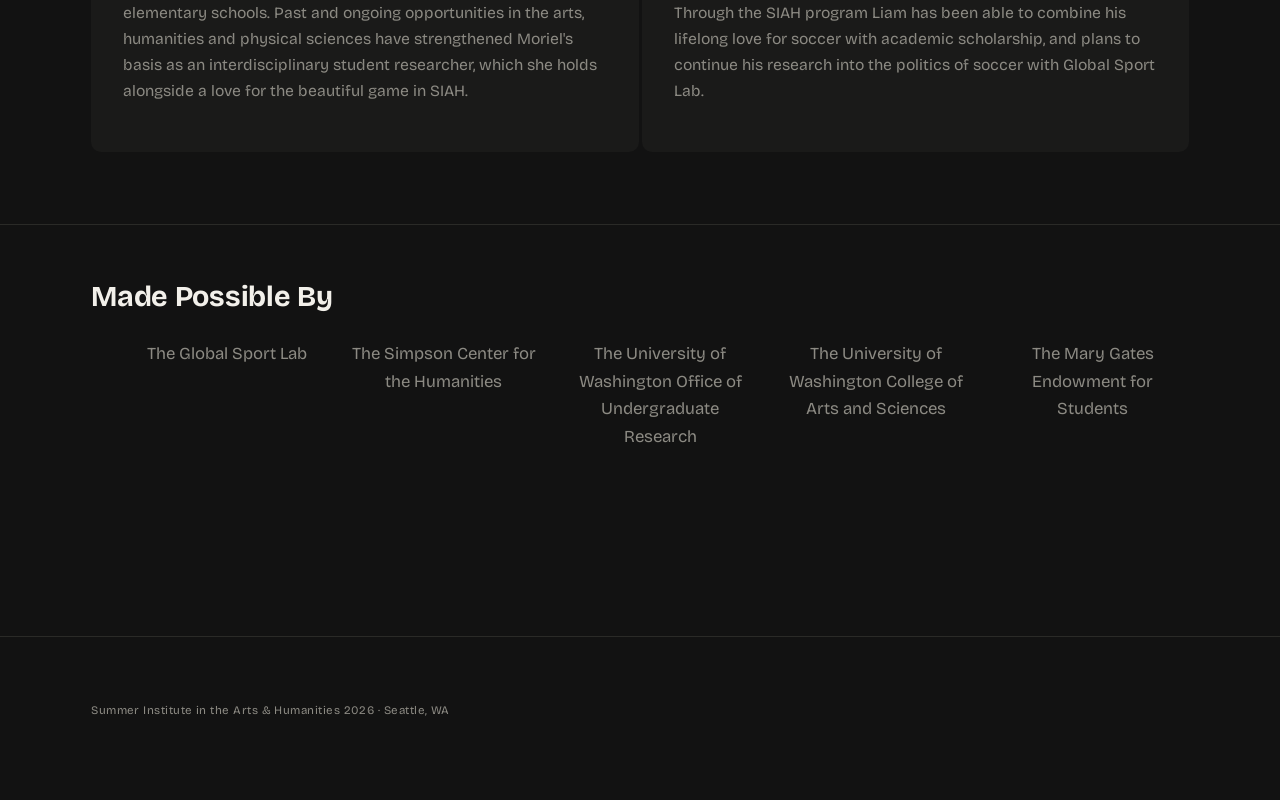
==== commit f3985b85: "Add Essays nav dropdown, clean up nav links, and fill in author bios Remove the redundant footer "Ba" ====
--- a/about.html
+++ b/about.html
@@ -11,11 +11,21 @@
   <div class="grain" aria-hidden="true"></div>
 
   <header class="masthead container">
-    <span class="masthead__wordmark"><a href="index.html">Visual Fan Identity Library</a> · A 2026 World Cup Field Study, Seattle WA</span>
+    <span class="masthead__wordmark">Visual Fan Identity Library · A 2026 World Cup Field Study, Seattle WA</span>
     <nav class="site-nav" aria-label="Project sections">
+      <a href="index.html">Home</a>
       <a href="about.html" aria-current="page">About</a>
       <a href="methodology.html">Methodology</a>
       <a href="limitations.html">Limitations</a>
+      <details class="site-nav__essays">
+        <summary>Essays ▾</summary>
+        <div class="site-nav__essays-panel">
+          <a href="flags.html">Flags</a>
+          <a href="jerseys.html">Jerseys</a>
+          <a href="rituals.html">Rituals</a>
+          <a href="costumes.html">Costumes</a>
+        </div>
+      </details>
     </nav>
   </header>
 
@@ -71,9 +81,13 @@
             <span class="author-card__code">01</span>
             <h3 class="author-card__name">Samuel Hurst</h3>
             <p class="author-card__bio">
-              <!-- EDIT ME -->
-              One or two sentences about this author — their role on the project,
-              research focus, or background.
+              Sam is from Newport, Oregon, and is a rising fourth-year Sociology
+              student with a minor in Law, Societies, and Justice at the
+              University of Washington. As a student researcher in SIAH, he
+              hopes to use his background in Sports Sociology writing and
+              publishing, years of volunteering and employment at ROOTS Young
+              Adult Shelter, and decade-and-a-half soccer career to provide a
+              unique perspective on the World Cup in Seattle.
             </p>
           </article>
 
@@ -97,8 +111,15 @@
             <span class="author-card__code">03</span>
             <h3 class="author-card__name">Moriel O'Connor</h3>
             <p class="author-card__bio">
-              One or two sentences about this author — their role on the project,
-              research focus, or background.
+              From Baltimore, Maryland, Moriel is a transfer student studying
+              Comparative History of Ideas and Physics. Football has been
+              centric to Moriel's upbringing and in Seattle, they have worked
+              with WA Youth Soccer Foundation and United Indians of All Tribes
+              Foundation to offer free after-school sessions in public
+              elementary schools. Past and ongoing opportunities in the arts,
+              humanities and physical sciences have strengthened Moriel's
+              basis as an interdisciplinary student researcher, which she
+              holds alongside a love for the beautiful game in SIAH.
             </p>
           </article>
 
@@ -107,12 +128,14 @@
             <h3 class="author-card__name">Liam Peterson</h3>
             <p class="author-card__bio">
               Liam is going into his junior year at The University of
-              Washington studying Informatics and Political Science. Through
-              the SIAH
-              program Liam was able to combine his lifelong love for soccer
-              with his passion for academic scholarship, and plans to continue
-              his involvement with research throughout his undergraduate
-              studies.
+              Washington studying Informatics and Political Science.
+              Passionate about combining technology with the humanities, his
+              background includes research positions for the UW department of
+              Sociology, the UW iSchool, and The Bureau of Governmental
+              Research(BGR). Through the SIAH program Liam has been able to
+              combine his lifelong love for soccer with academic scholarship,
+              and plans to continue his research into the politics of soccer
+              with Global Sport Lab.
             </p>
           </article>
 
@@ -139,7 +162,7 @@
 
   <footer class="site-footer">
     <div class="container">
-      <p>Summer Institute in the Arts &amp; Humanities 2026 · Seattle, WA · <a href="index.html">Back to Home</a></p>
+      <p>Summer Institute in the Arts &amp; Humanities 2026 · Seattle, WA</p>
     </div>
   </footer>
 
--- a/styles.css
+++ b/styles.css
@@ -56,6 +56,7 @@
 
 body {
   margin: 0;
+  overflow-x: hidden;
   background: var(--bg);
   color: var(--text);
   font-family: var(--font-body);
@@ -202,13 +203,6 @@
   color: var(--text-muted);
 }
 
-.masthead__wordmark a {
-  text-decoration: none;
-  color: var(--text-muted);
-}
-
-.masthead__wordmark a:hover { color: var(--text); }
-
 /* small text-only nav, used only on sub-pages */
 .site-nav {
   margin-top: 0.9rem;
@@ -220,21 +214,31 @@
 /* A solid brass block swipes in behind the label on hover (or sits
    permanently under the current page), landing with a slight bounce
    — same block motif as the homepage loader, standing in for the
-   old plain underline. */
-.site-nav a {
+   old plain underline. Shared by plain nav links and the "Essays"
+   dropdown toggle (a <details>/<summary> pair) so both read as the
+   same kind of button. */
+.site-nav a,
+.site-nav summary {
   position: relative;
   display: inline-block;
   font-family: var(--font-mono);
   font-size: 0.75rem;
   letter-spacing: 0.06em;
   text-decoration: none;
+  list-style: none;
+  cursor: pointer;
   color: var(--text-muted);
   padding: 0.15em 0.4em;
   overflow: hidden;
   transition: color 0.3s ease;
 }
 
-.site-nav a::before {
+.site-nav summary::-webkit-details-marker {
+  display: none;
+}
+
+.site-nav a::before,
+.site-nav summary::before {
   content: '';
   position: absolute;
   inset: 0;
@@ -246,13 +250,43 @@
 }
 
 .site-nav a:hover,
-.site-nav a[aria-current="page"] {
+.site-nav a[aria-current="page"],
+.site-nav summary:hover,
+.site-nav details[open] > summary {
   color: var(--bg);
 }
 
 .site-nav a:hover::before,
-.site-nav a[aria-current="page"]::before {
+.site-nav a[aria-current="page"]::before,
+.site-nav summary:hover::before,
+.site-nav details[open] > summary::before {
   transform: scaleX(1);
+}
+
+/* The "Essays" dropdown: a <details> element positioned relative so
+   its panel can drop down directly beneath the toggle. */
+.site-nav details {
+  position: relative;
+}
+
+.site-nav__essays-panel {
+  position: absolute;
+  top: calc(100% + 0.5rem);
+  left: 0;
+  display: flex;
+  flex-direction: column;
+  min-width: 9rem;
+  background: var(--bg-elevated);
+  border: 1px solid var(--line);
+  border-radius: 8px;
+  padding: 0.35rem;
+  gap: 0.15rem;
+  z-index: 20;
+  box-shadow: 0 14px 28px rgba(0, 0, 0, 0.4);
+}
+
+.site-nav__essays-panel a {
+  padding: 0.5em 0.6em;
 }
 
 .site-footer {
@@ -279,6 +313,16 @@
 .hero {
   padding: clamp(1rem, 4vw, 2rem) 0 clamp(3rem, 8vw, 6rem);
   text-align: center;
+}
+
+/* Fills the first viewport on its own (title + section links), so the
+   Introduction copy in .hero__intro sits below the fold until the
+   user scrolls, instead of peeking in right under the menu. */
+.hero__lead {
+  min-height: 100vh;
+  display: flex;
+  flex-direction: column;
+  justify-content: center;
 }
 
 .hero__title {
@@ -391,23 +435,26 @@
 }
 
 /* -------------------------------------------------------------------------
-   4b. HOME — a vertical, scrollable list of the four categories.
-   Each .category is: one big photo (the ONLY clickable element — the
-   <a class="photo-link">), then a heading and a short blurb sitting
-   underneath it as plain, non-interactive text. All four photos share
-   the same aspect ratio so they read as one consistent list.
+   4b. HOME — the four categories sit in a 2-column grid, so two photos
+   stack on top of the other two. Each .category is: one photo (the
+   ONLY clickable element — the <a class="photo-link">), then a heading
+   and a short blurb sitting underneath it as plain, non-interactive
+   text. Every photo box is the same size (shared aspect ratio), and
+   object-fit: contain shows each photo in full — uncropped — inside
+   that box. No divider lines between categories; spacing alone
+   separates them. Collapses to a single stacked column on small
+   screens (see the SMALL SCREENS block below).
    ------------------------------------------------------------------------- */
 .category-list {
-  display: flex;
-  flex-direction: column;
+  display: grid;
+  grid-template-columns: repeat(2, 1fr);
+  gap: clamp(2rem, 4vw, 3rem) clamp(1.5rem, 3vw, 2.5rem);
+  align-items: start;
 }
 
 .category {
-  padding: clamp(2.5rem, 6vw, 4.5rem) 0;
-  border-top: 1px solid var(--line);
-}
-
-.category:first-child { border-top: none; padding-top: 0; }
+  padding: 0;
+}
 
 .photo-link {
   position: relative;
@@ -415,7 +462,7 @@
   overflow: hidden;
   background: var(--bg-elevated);
   border-radius: 10px;
-  aspect-ratio: 16 / 9; /* same shape for every photo, however big the screen */
+  aspect-ratio: 3 / 2; /* same box size for every photo, however big the screen */
   width: 100%;
 }
 
@@ -424,7 +471,7 @@
   inset: 0;
   width: 100%;
   height: 100%;
-  object-fit: cover;
+  object-fit: contain; /* show each photo in full, uncropped, within the equal-size box */
   transition: transform 0.5s cubic-bezier(0.16, 1, 0.3, 1), opacity 0.3s ease;
   opacity: 0.9;
 }
@@ -436,31 +483,32 @@
 }
 
 .category__copy {
-  margin-top: clamp(1.25rem, 3vw, 1.75rem);
-  max-width: 62ch;
+  margin-top: clamp(1rem, 2vw, 1.25rem);
+  max-width: none;
 }
 
 .category__code {
   font-family: var(--font-mono);
-  font-size: 0.72rem;
+  font-size: 0.68rem;
   letter-spacing: 0.12em;
   color: var(--text-muted);
   display: block;
-  margin-bottom: 0.5rem;
+  margin-bottom: 0.4rem;
 }
 
 .category__title {
   /* the secondary/accent color, so each heading pops against the
      charcoal background and the muted body text below it */
   color: var(--accent);
-  font-size: clamp(1.6rem, 3.6vw, 2.3rem);
+  font-size: clamp(1.1rem, 1.6vw, 1.4rem);
   font-weight: 600;
 }
 
 .category__blurb {
-  margin-top: 0.75rem;
-  color: var(--text-muted);
-  font-size: 1.05rem;
+  margin-top: 0.6rem;
+  color: var(--text-muted);
+  font-size: 0.88rem;
+  line-height: 1.5;
 }
 
 /* -------------------------------------------------------------------------
@@ -471,6 +519,44 @@
   border-bottom: 1px solid var(--line);
 }
 
+.essay-header__cover {
+  position: relative;
+  overflow: hidden;
+  left: 50%;
+  right: 50%;
+  width: 100vw;
+  margin-left: -50vw;
+  margin-right: -50vw;
+  margin-bottom: clamp(1.5rem, 4vw, 2.5rem);
+}
+
+.essay-header__cover img {
+  display: block;
+  width: 100%;
+  background: var(--bg-elevated);
+}
+
+.essay-header__cover-overlay {
+  position: absolute;
+  inset: 0;
+  display: flex;
+  align-items: center;
+  justify-content: center;
+  text-align: center;
+  padding: clamp(1.5rem, 5vw, 3rem);
+  background: rgba(0, 0, 0, 0.3);
+  backdrop-filter: blur(3px);
+  -webkit-backdrop-filter: blur(3px);
+}
+
+.essay-header__cover-label {
+  font-size: clamp(2rem, 5vw, 3.2rem);
+  font-weight: 600;
+  letter-spacing: -0.02em;
+  color: var(--text);
+  text-shadow: 0 7px 5px rgba(0, 0, 0, 0.5); /* angle 270°, distance 7px, blur 5px, black @ 50% */
+}
+
 .essay-header h1 {
   font-size: clamp(2.4rem, 6vw, 4rem);
   font-weight: 600;
@@ -501,6 +587,11 @@
   max-width: 62ch;
   margin-left: auto;
   margin-right: auto;
+}
+
+.essay-header--centered .essay-header__framework--wide {
+  max-width: none;
+  text-align: left;
 }
 
 .essay-header__byline {
@@ -714,6 +805,120 @@
   margin-bottom: 0.75rem;
 }
 
+/* Collapsible info dropdowns at page bottom (Matches Specified, Seattle Fan Areas) */
+.details-toggle-row {
+  display: grid;
+  grid-template-columns: repeat(2, minmax(0, 1fr));
+  gap: 0 clamp(2rem, 5vw, 4rem);
+}
+
+@media (max-width: 640px) {
+  .details-toggle-row {
+    grid-template-columns: 1fr;
+    gap: 0;
+  }
+}
+
+.details-toggle {
+  border-top: 1px solid var(--line);
+  border-bottom: 1px solid var(--line);
+  padding: 0.25rem 0;
+}
+
+@media (max-width: 640px) {
+  .details-toggle-row .details-toggle + .details-toggle {
+    border-top: none;
+  }
+}
+
+.details-toggle__summary {
+  display: flex;
+  align-items: center;
+  justify-content: space-between;
+  gap: 1rem;
+  cursor: pointer;
+  list-style: none;
+  padding: 0.5rem 0;
+  font-family: var(--font-mono);
+  font-weight: 400;
+  font-size: 0.8rem;
+  letter-spacing: 0.1em;
+  text-transform: uppercase;
+  color: var(--text-muted);
+}
+
+.details-toggle__summary::-webkit-details-marker { display: none; }
+
+.details-toggle__summary:hover,
+.details-toggle[open] .details-toggle__summary { color: var(--text); }
+
+.details-toggle__icon {
+  flex: none;
+  width: 0.6rem;
+  height: 0.6rem;
+  border-right: 1.5px solid currentColor;
+  border-bottom: 1.5px solid currentColor;
+  transform: rotate(45deg);
+  transition: transform 0.2s ease;
+}
+
+.details-toggle[open] .details-toggle__icon {
+  transform: rotate(-135deg);
+}
+
+.details-toggle__panel {
+  display: flex;
+  flex-direction: column;
+  gap: 1.5rem;
+  padding: 0.5rem 0 1.5rem;
+}
+
+.details-toggle__stage {
+  font-family: var(--font-mono);
+  font-weight: 400;
+  font-size: 0.7rem;
+  letter-spacing: 0.08em;
+  text-transform: uppercase;
+  color: var(--accent);
+  margin: 0 0 0.5rem;
+}
+
+.details-toggle__list {
+  list-style: none;
+  margin: 0;
+  padding: 0;
+  display: flex;
+  flex-direction: column;
+  gap: 0.4rem;
+}
+
+.details-toggle__list li {
+  display: flex;
+  flex-wrap: wrap;
+  gap: 0 0.5rem;
+  font-size: 0.9rem;
+  color: var(--text);
+}
+
+.match-date {
+  color: var(--text-muted);
+}
+
+.match-date::after { content: "—"; margin-left: 0.5rem; }
+
+.match-venue {
+  color: var(--text-muted);
+}
+
+.match-venue::before { content: "("; }
+.match-venue::after { content: ")"; }
+
+.area-name::after { content: "—"; margin: 0 0.5rem 0 0.35rem; color: var(--text-muted); }
+
+.area-landmarks {
+  color: var(--text-muted);
+}
+
 .page-prose p {
   margin: 0.75rem 0 0;
   color: var(--text);
@@ -779,8 +984,9 @@
 @media (max-width: 800px) {
   .hero__title { max-width: none; }
 
-  .photo-link {
-    aspect-ratio: 4 / 3;
+  .category-list {
+    grid-template-columns: 1fr;
+    gap: clamp(2rem, 6vw, 3rem);
   }
 
   .author-grid {
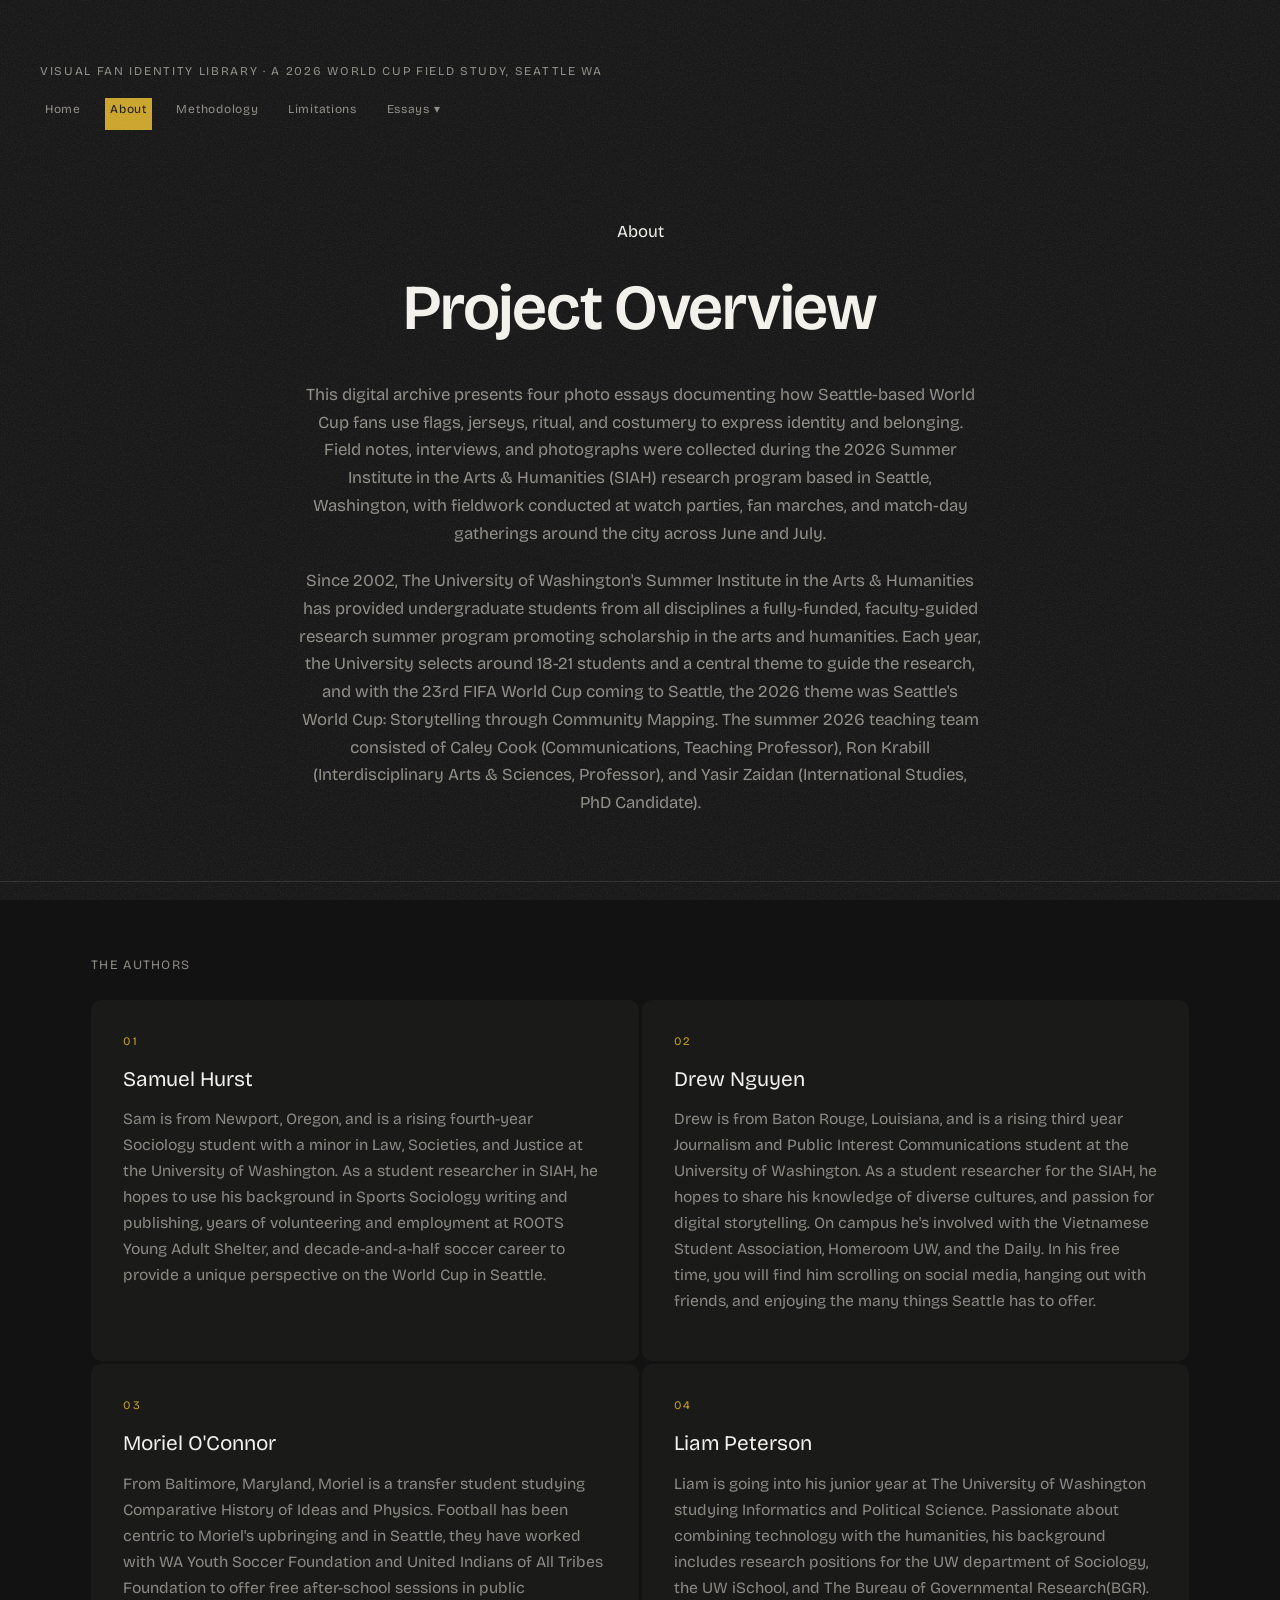
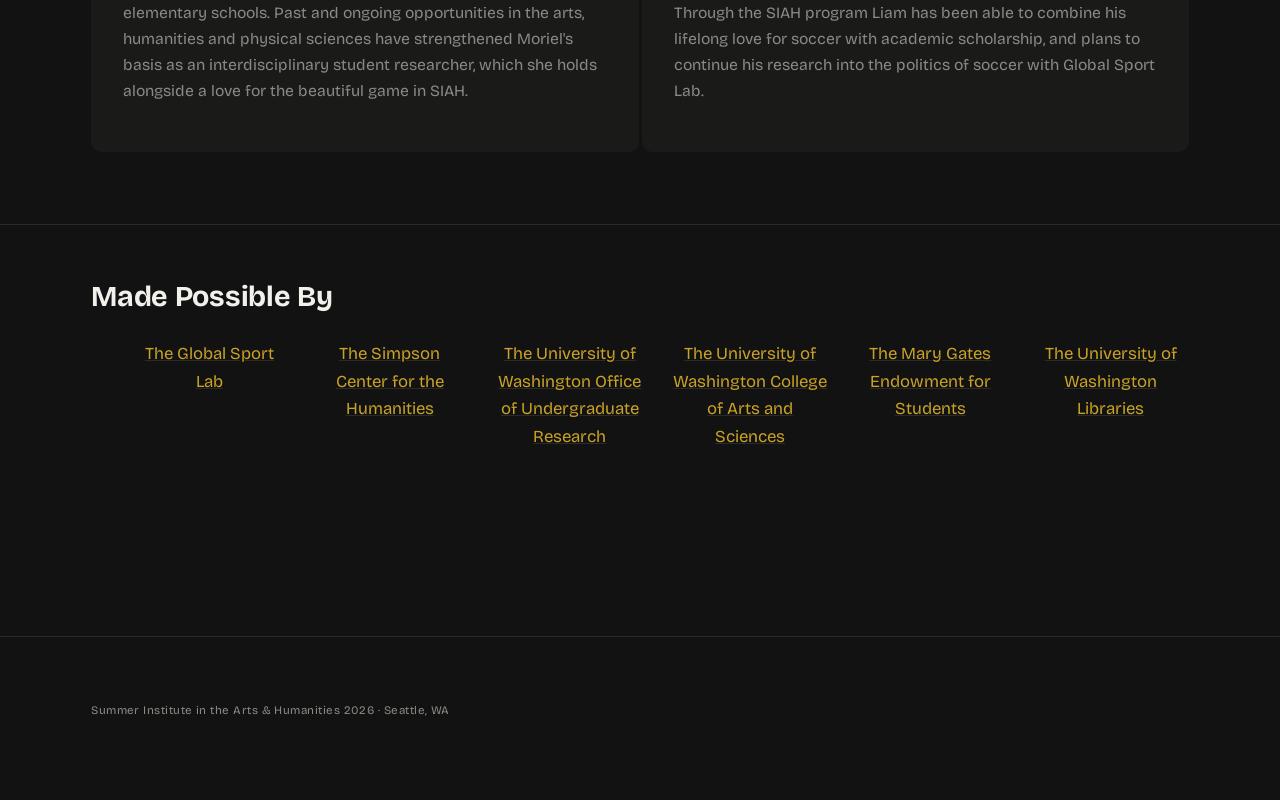
==== commit 078ca2b3: "Fill in remaining essay captions, fix Jerseys intro spacing, link sponsors Add location/date caption" ====
--- a/about.html
+++ b/about.html
@@ -150,11 +150,12 @@
       <div class="container">
         <h2 class="sponsors-heading">Made Possible By</h2>
         <ul class="sponsor-list">
-          <li>The Global Sport Lab</li>
-          <li>The Simpson Center for the Humanities</li>
-          <li>The University of Washington Office of Undergraduate Research</li>
-          <li>The University of Washington College of Arts and Sciences</li>
-          <li>The Mary Gates Endowment for Students</li>
+          <li><a href="https://jsis.washington.edu/research/global-sport-lab/" target="_blank" rel="noopener">The Global Sport Lab</a></li>
+          <li><a href="https://simpsoncenter.org/" target="_blank" rel="noopener">The Simpson Center for the Humanities</a></li>
+          <li><a href="https://www.washington.edu/undergradresearch/" target="_blank" rel="noopener">The University of Washington Office of Undergraduate Research</a></li>
+          <li><a href="https://artsci.washington.edu/" target="_blank" rel="noopener">The University of Washington College of Arts and Sciences</a></li>
+          <li><a href="https://expd.uw.edu/mge/" target="_blank" rel="noopener">The Mary Gates Endowment for Students</a></li>
+          <li><a href="https://lib.uw.edu/" target="_blank" rel="noopener">The University of Washington Libraries</a></li>
         </ul>
       </div>
     </section>
--- a/styles.css
+++ b/styles.css
@@ -519,21 +519,46 @@
   border-bottom: 1px solid var(--line);
 }
 
+/* On the four photo essays, .essay-header__cover fills the whole first
+   viewport, so this kills the section's own top padding — the photo
+   should sit flush under the masthead, not float below a gap. Pages
+   without a cover (About, Methodology, Limitations) are unaffected.
+   The masthead itself stays a normal, solid black bar in the document
+   flow — see the inline script right after it in the HTML, which
+   scrolls the page down past the masthead on load so the photo fills
+   the screen; scrolling up still reveals the bar normally. */
+.essay-header:has(.essay-header__cover) {
+  padding-top: 0;
+}
+
+/* Full-screen photo hero. height (not min-height) so it always fills
+   exactly one viewport — everything after it (the essay title, byline,
+   and body) sits below the fold until the user scrolls, which is what
+   creates the "swoosh" reveal into the essay. */
 .essay-header__cover {
   position: relative;
   overflow: hidden;
   left: 50%;
   right: 50%;
   width: 100vw;
+  height: 100vh;
   margin-left: -50vw;
   margin-right: -50vw;
   margin-bottom: clamp(1.5rem, 4vw, 2.5rem);
 }
 
+/* Sized taller than its box (124%) so parallax.js can translate it
+   within that headroom without ever exposing an empty edge — the
+   photo drifts slower than the page as the user scrolls past it. */
 .essay-header__cover img {
-  display: block;
+  position: absolute;
+  top: 0;
+  left: 0;
   width: 100%;
+  height: 124%;
+  object-fit: cover;
   background: var(--bg-elevated);
+  will-change: transform;
 }
 
 .essay-header__cover-overlay {
@@ -549,6 +574,78 @@
   -webkit-backdrop-filter: blur(3px);
 }
 
+/* Soft fade at the top of the photo, blending it into the masthead
+   above (revealed by scrolling up) instead of a hard cut. */
+.essay-header__cover::before {
+  content: '';
+  position: absolute;
+  left: 0;
+  right: 0;
+  top: 0;
+  height: 18%;
+  z-index: 2;
+  background: linear-gradient(to top, transparent, var(--bg) 94%);
+  pointer-events: none;
+}
+
+/* Soft fade at the bottom of the photo so the cut into the page
+   background (where the essay title picks up) reads as a blend
+   rather than a hard edge. */
+.essay-header__cover::after {
+  content: '';
+  position: absolute;
+  left: 0;
+  right: 0;
+  bottom: 0;
+  height: 30%;
+  z-index: 2;
+  background: linear-gradient(to bottom, transparent, var(--bg) 94%);
+  pointer-events: none;
+}
+
+/* Bouncing "scroll to continue" cue. Fixed to the viewport (not the
+   photo box) so it's visible on load regardless of masthead height,
+   and fades out once the user actually starts scrolling — see the
+   scroll listener in parallax.js. */
+.essay-header__scroll-cue {
+  position: fixed;
+  left: 50%;
+  bottom: clamp(1.5rem, 5vw, 3rem);
+  z-index: 50;
+  pointer-events: none;
+  opacity: 1;
+  transition: opacity 0.4s ease;
+  animation: essay-scroll-cue-bounce 1.8s ease-in-out infinite;
+}
+
+.essay-header__scroll-cue.is-hidden {
+  opacity: 0;
+  animation-play-state: paused;
+}
+
+.essay-header__scroll-cue-icon {
+  display: block;
+  width: 0.85em;
+  height: 0.85em;
+  font-size: 1.6rem;
+  border-right: 2px solid var(--text);
+  border-bottom: 2px solid var(--text);
+  transform: rotate(45deg);
+  filter: drop-shadow(0 2px 4px rgba(0, 0, 0, 0.75));
+}
+
+@keyframes essay-scroll-cue-bounce {
+  0%, 100% { transform: translate(-50%, 0); }
+  50% { transform: translate(-50%, 10px); }
+}
+
+@media (prefers-reduced-motion: reduce) {
+  .essay-header__scroll-cue {
+    animation: none;
+    transform: translateX(-50%);
+  }
+}
+
 .essay-header__cover-label {
   font-size: clamp(2rem, 5vw, 3.2rem);
   font-weight: 600;
@@ -572,6 +669,11 @@
   font-size: 0.7em;
 }
 
+/* Keep the Costumes gold lead-in on a single line, however wide it is. */
+.page-costumes .hero-highlight {
+  white-space: nowrap;
+}
+
 .essay-header__framework {
   max-width: 52ch;
   color: var(--text-muted);
@@ -640,8 +742,19 @@
 
 .essay-intro {
   padding-top: clamp(1.75rem, 4vw, 2.75rem);
-  padding-bottom: clamp(1.75rem, 4vw, 2.75rem);
+  padding-bottom: 0.9rem;
   border-top: 1px solid var(--line);
+}
+
+.essay-intro p {
+  text-align: center;
+}
+
+/* Trim the extra top padding the figure sequence normally carries, so
+   this transition text sits close to Fig. 1's photo below it instead
+   of leaving a big gap. */
+.essay-intro + .essay {
+  padding-top: clamp(1rem, 2vw, 1.5rem);
 }
 
 .bibliography-section {
@@ -705,6 +818,16 @@
   text-align: center;
 }
 
+.sponsor-list a {
+  color: var(--accent);
+  text-decoration: underline;
+  text-decoration-color: var(--line);
+}
+
+.sponsor-list a:hover {
+  color: var(--accent-dim);
+}
+
 /* Sequential, single-column narrative: every figure stacks directly
    beneath the one before it, photo on top and its caption/note
    underneath — no side-by-side text, no separate grid section. */
@@ -722,6 +845,28 @@
   width: 100%;
   border-radius: 10px;
   background: var(--bg-elevated);
+}
+
+/* Empty photo slot for a figure that hasn't been shot/added yet —
+   same box treatment as a real photo, minus the image. */
+.essay-figure__placeholder {
+  aspect-ratio: 3 / 2;
+  width: 100%;
+  border-radius: 10px;
+  background: var(--bg-elevated);
+  border: 1px dashed var(--line);
+  display: flex;
+  align-items: center;
+  justify-content: center;
+  padding: 1.5rem;
+  text-align: center;
+}
+
+.essay-figure__placeholder-text {
+  font-family: var(--font-mono);
+  font-size: 0.8rem;
+  letter-spacing: 0.04em;
+  color: var(--text-muted);
 }
 
 .essay-figure figcaption {
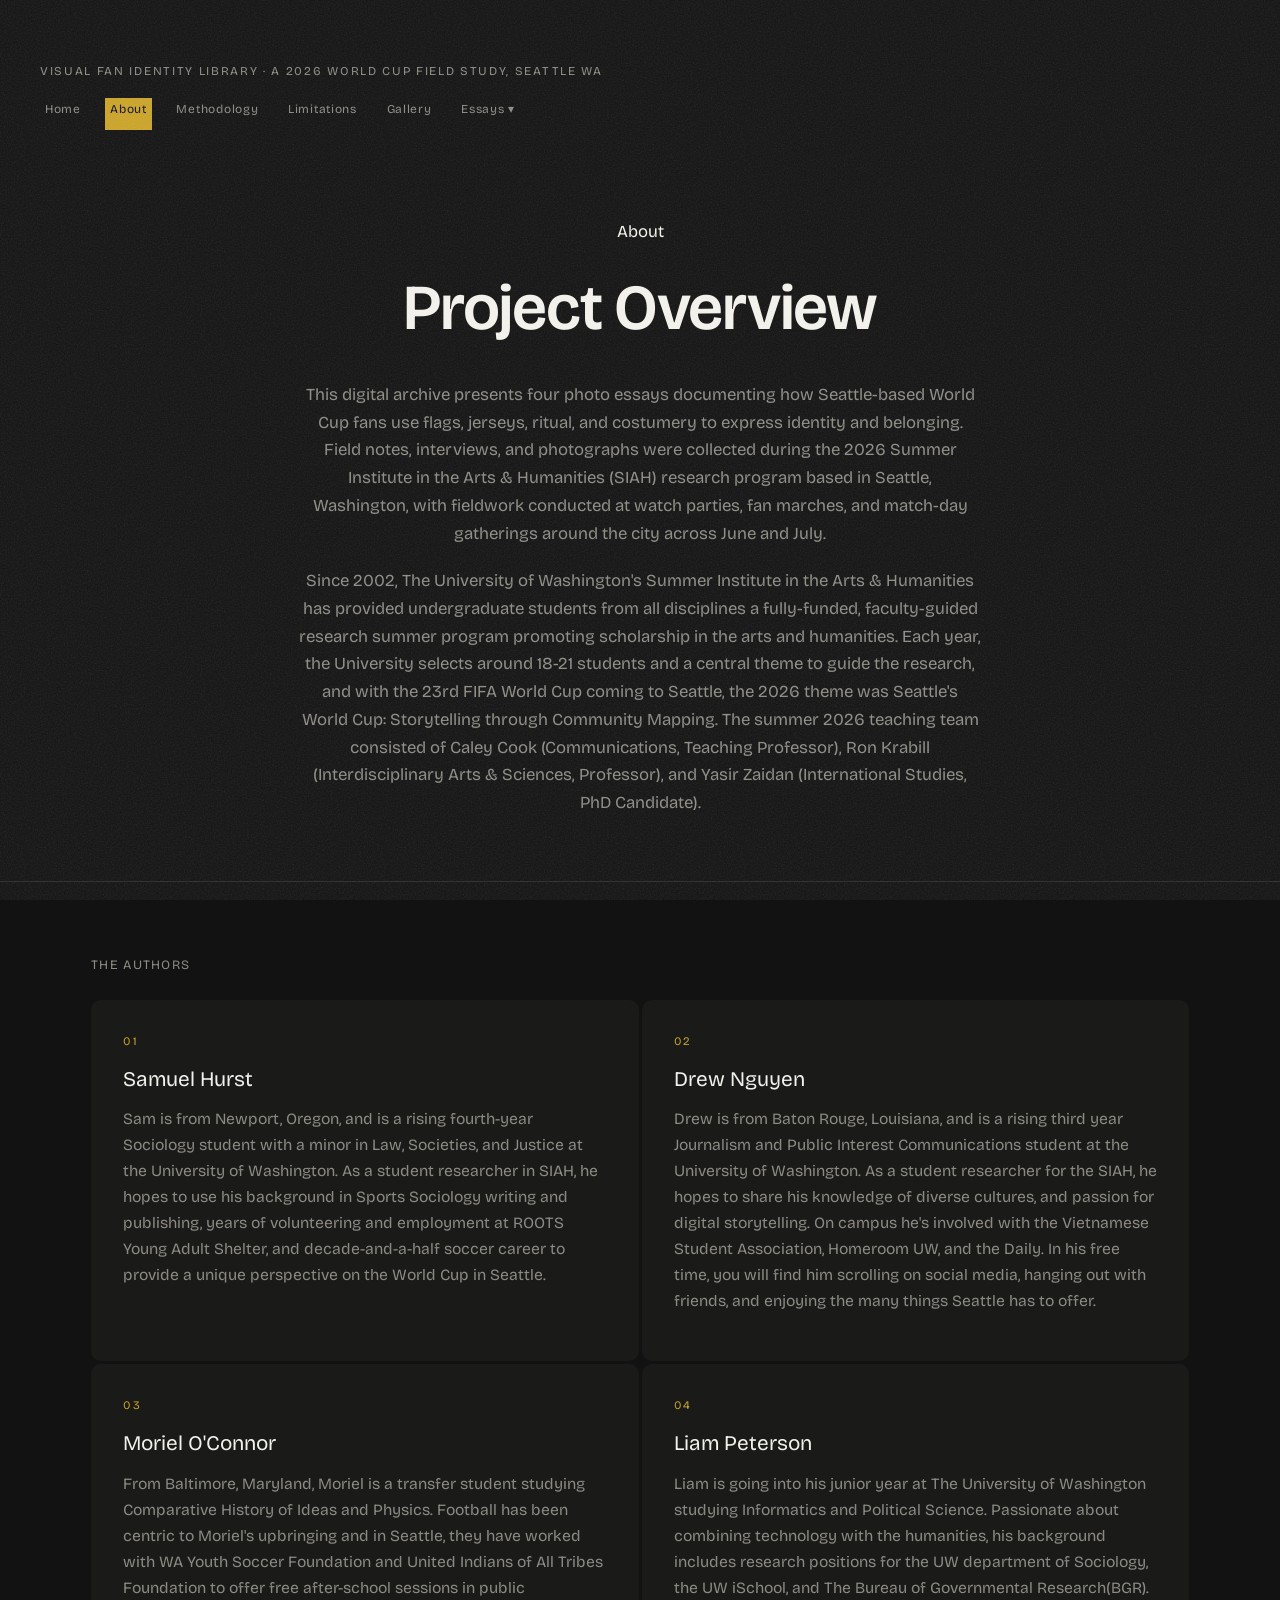
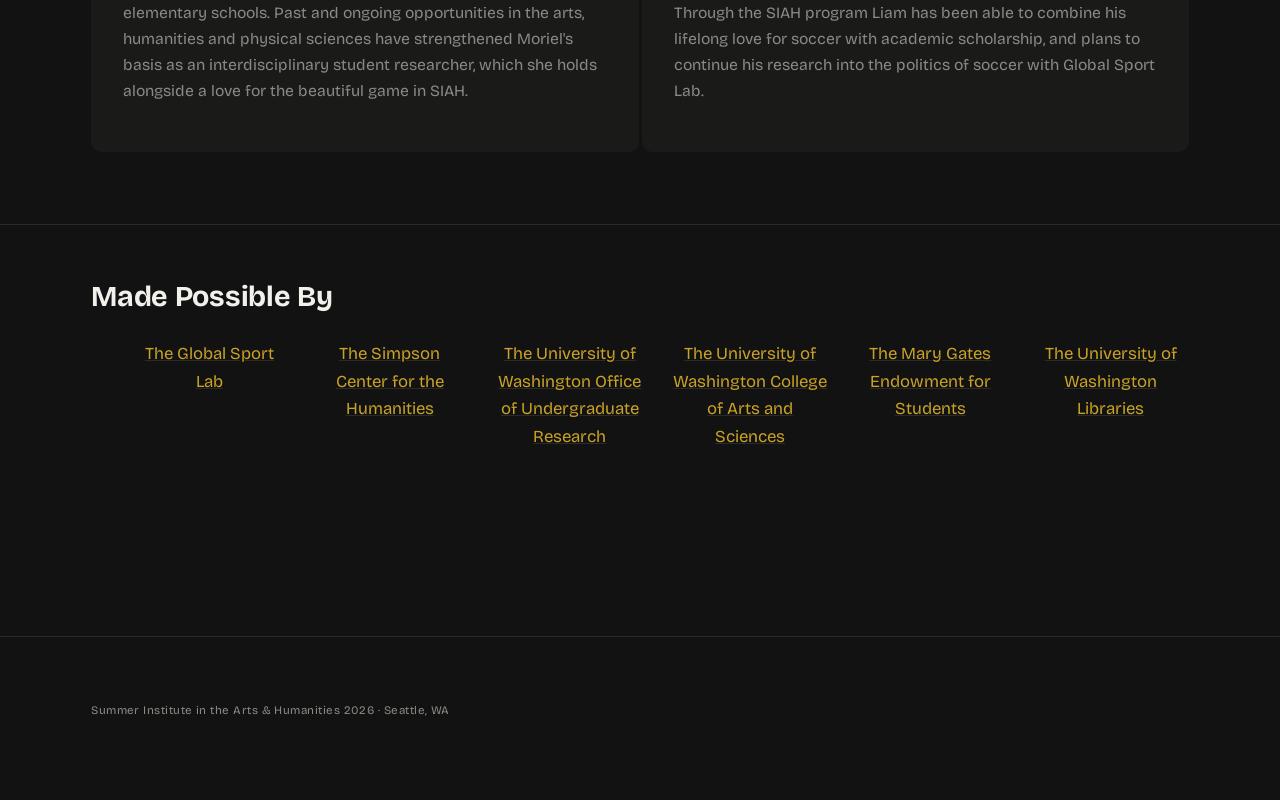
==== commit f0ae2ca3: "Add a Photo Gallery page with click-to-enlarge and keyboard navigation New gallery.html lists all 32" ====
--- a/about.html
+++ b/about.html
@@ -17,12 +17,13 @@
       <a href="about.html" aria-current="page">About</a>
       <a href="methodology.html">Methodology</a>
       <a href="limitations.html">Limitations</a>
+      <a href="gallery.html">Gallery</a>
       <details class="site-nav__essays">
         <summary>Essays ▾</summary>
         <div class="site-nav__essays-panel">
           <a href="flags.html">Flags</a>
           <a href="jerseys.html">Jerseys</a>
-          <a href="rituals.html">Rituals</a>
+          <a href="rituals.html">Ritual</a>
           <a href="costumes.html">Costumes</a>
         </div>
       </details>
--- a/styles.css
+++ b/styles.css
@@ -187,12 +187,27 @@
 
 /* -------------------------------------------------------------------------
    3. MASTHEAD + FOOTER
-   The home page masthead has NO nav — the four photos are the only
-   interactive elements on that page. Sub-pages carry a small text nav
-   for wayfinding between essays (see section 5, .site-nav).
+   The home page masthead carries the section links (About/
+   Methodology/Limitations) top-right instead of a small text nav —
+   sub-pages use .site-nav instead (see section 5).
    ------------------------------------------------------------------------- */
 .masthead {
   padding: clamp(2rem, 5vw, 3.5rem) 0 clamp(1.5rem, 4vw, 2.5rem);
+}
+
+.masthead--home {
+  display: flex;
+  align-items: center;
+  justify-content: space-between;
+  flex-wrap: wrap;
+  gap: 0.75rem 2rem;
+}
+
+/* Inside the masthead, the section links sit inline top-right instead
+   of centered in their own block below the title. */
+.masthead--home .section-links {
+  margin: 0;
+  justify-content: flex-end;
 }
 
 .masthead__wordmark {
@@ -696,6 +711,18 @@
   text-align: left;
 }
 
+.methodology-factors {
+  list-style: disc;
+  padding-left: 1.5rem;
+  display: flex;
+  flex-direction: column;
+  gap: 0.6rem;
+}
+
+.methodology-factors strong {
+  color: var(--text);
+}
+
 .essay-header__byline {
   font-family: var(--font-mono);
   font-size: 0.8rem;
@@ -869,6 +896,75 @@
   color: var(--text-muted);
 }
 
+/* Rituals-only: three empty photo frames sitting parallel in a row
+   at the top of the essay, instead of the usual single-column
+   stacked sequence. */
+/* Breaks out of the normal ~1200px container so the three frames can
+   run much bigger, closer to the edges of the viewport, instead of
+   being capped at the site's usual content width. */
+.ritual-photos-grid {
+  display: grid;
+  grid-template-columns: repeat(3, 1fr);
+  gap: clamp(0.5rem, 1.2vw, 1rem);
+  align-items: start;
+  position: relative;
+  left: 50%;
+  right: 50%;
+  width: 100vw;
+  margin-left: -50vw;
+  margin-right: -50vw;
+  padding: 0 clamp(1rem, 4vw, 2.5rem);
+}
+
+/* One shared caption for the Fig. 1-3 row, in place of a caption
+   under each individual photo. */
+.ritual-photos-grid__caption {
+  margin-top: 0.9rem;
+  margin-bottom: clamp(3rem, 7vw, 5rem);
+  text-align: center;
+}
+
+/* Keeps real photos the same uniform shape the empty placeholder
+   boxes had, so the row still reads as parallel/aligned once photos
+   replace the placeholders. */
+.ritual-photos-grid .essay-figure img {
+  aspect-ratio: 3 / 2;
+  object-fit: cover;
+}
+
+/* A single photo frame (e.g. Fig. 4), sized the same as a normal
+   figure on the other essay pages — the site's usual container width,
+   not the full-bleed row above it. */
+.ritual-photo-feature {
+  margin-top: clamp(3rem, 7vw, 5rem);
+  margin-bottom: clamp(3rem, 7vw, 5rem);
+}
+
+/* A placeholder for the essay's poem — deliberately not styled like
+   a section heading, so it reads as a poem title rather than a page
+   header. */
+.poem-placeholder {
+  max-width: 56ch;
+  margin: 0 auto;
+  text-align: center;
+}
+
+.poem-placeholder__title {
+  display: block;
+  font-size: clamp(1.1rem, 2.4vw, 1.4rem);
+  font-weight: 500;
+  font-style: italic;
+  color: var(--text);
+  margin-bottom: 1.75rem;
+}
+
+.poem-placeholder__body {
+  color: var(--text-muted);
+  font-size: 1.05rem;
+  line-height: 2;
+  white-space: pre-wrap; /* the poem's blank lines/spacing are typed literally in the HTML */
+}
+
 .essay-figure figcaption {
   margin-top: 0.9rem;
   max-width: 62ch;
@@ -889,7 +985,8 @@
 
 .page-flags .essay-figure figcaption,
 .page-jerseys .essay-figure figcaption,
-.page-costumes .essay-figure figcaption {
+.page-costumes .essay-figure figcaption,
+.page-rituals .essay-figure figcaption {
   max-width: 92%;
   margin-left: auto;
   margin-right: auto;
@@ -1064,6 +1161,27 @@
   color: var(--text-muted);
 }
 
+/* A small, compact version of .details-toggle, nested inline under a
+   single list item instead of spanning full width in the page-bottom
+   dropdown row. */
+.methodology-equipment-toggle {
+  display: inline-block;
+  border: none;
+  padding: 0;
+  margin-top: 0.35rem;
+}
+
+.methodology-equipment-toggle .details-toggle__summary {
+  display: inline-flex;
+  padding: 0.1em 0;
+  font-size: 0.72rem;
+}
+
+.methodology-equipment-toggle .details-toggle__panel {
+  padding: 0.4rem 0 0;
+  gap: 0.4rem;
+}
+
 .page-prose p {
   margin: 0.75rem 0 0;
   color: var(--text);
@@ -1124,6 +1242,130 @@
 }
 
 /* -------------------------------------------------------------------------
+   5c. GALLERY — a click-to-enlarge grid, plus a full-screen lightbox
+   that doubles as "gallery mode" (arrow keys cycle through photos).
+   ------------------------------------------------------------------------- */
+.gallery-grid {
+  display: grid;
+  grid-template-columns: repeat(4, 1fr);
+  gap: var(--seam);
+}
+
+.gallery-grid__item {
+  position: relative;
+  display: block;
+  padding: 0;
+  margin: 0;
+  border: none;
+  background: var(--bg-elevated);
+  border-radius: 6px;
+  overflow: hidden;
+  aspect-ratio: 1 / 1;
+  cursor: pointer;
+}
+
+.gallery-grid__item img {
+  width: 100%;
+  height: 100%;
+  object-fit: cover;
+  display: block;
+  opacity: 0.88;
+  transition: transform 0.5s cubic-bezier(0.16, 1, 0.3, 1), opacity 0.3s ease;
+}
+
+.gallery-grid__item:hover img,
+.gallery-grid__item:focus-visible img {
+  transform: scale(1.05);
+  opacity: 1;
+}
+
+.lightbox {
+  position: fixed;
+  inset: 0;
+  z-index: 300;
+  display: flex;
+  align-items: center;
+  justify-content: center;
+  padding: clamp(1rem, 5vw, 3.5rem);
+  background: rgba(10, 10, 9, 0.95);
+  backdrop-filter: blur(8px);
+  -webkit-backdrop-filter: blur(8px);
+  opacity: 0;
+  visibility: hidden;
+  transition: opacity 0.25s ease;
+}
+
+.lightbox.is-open {
+  opacity: 1;
+  visibility: visible;
+}
+
+.lightbox__figure {
+  margin: 0;
+  max-width: 100%;
+  max-height: 100%;
+  display: flex;
+  flex-direction: column;
+  align-items: center;
+  gap: 0.75rem;
+}
+
+.lightbox__img {
+  display: block;
+  max-width: 100%;
+  max-height: calc(100vh - 8rem);
+  border-radius: 8px;
+  box-shadow: 0 20px 60px rgba(0, 0, 0, 0.5);
+}
+
+.lightbox__counter {
+  font-family: var(--font-mono);
+  font-size: 0.8rem;
+  letter-spacing: 0.06em;
+  color: var(--text-muted);
+}
+
+.lightbox__close,
+.lightbox__nav {
+  position: absolute;
+  display: flex;
+  align-items: center;
+  justify-content: center;
+  border: none;
+  background: rgba(255, 255, 255, 0.08);
+  color: var(--text);
+  cursor: pointer;
+  border-radius: 999px;
+  transition: background 0.2s ease, color 0.2s ease;
+}
+
+.lightbox__close:hover,
+.lightbox__nav:hover {
+  background: var(--accent);
+  color: var(--bg);
+}
+
+.lightbox__close {
+  top: clamp(1rem, 3vw, 1.75rem);
+  right: clamp(1rem, 3vw, 1.75rem);
+  width: 2.25rem;
+  height: 2.25rem;
+  font-size: 1.4rem;
+  line-height: 1;
+}
+
+.lightbox__nav {
+  top: 50%;
+  transform: translateY(-50%);
+  width: 2.75rem;
+  height: 2.75rem;
+  font-size: 1.2rem;
+}
+
+.lightbox__nav--prev { left: clamp(0.5rem, 3vw, 2rem); }
+.lightbox__nav--next { right: clamp(0.5rem, 3vw, 2rem); }
+
+/* -------------------------------------------------------------------------
    6. SMALL SCREENS
    ------------------------------------------------------------------------- */
 @media (max-width: 800px) {
@@ -1134,7 +1376,31 @@
     gap: clamp(2rem, 6vw, 3rem);
   }
 
+  .ritual-photos-grid {
+    grid-template-columns: 1fr;
+  }
+
   .author-grid {
     grid-template-columns: 1fr;
   }
-}
+
+  .gallery-grid {
+    grid-template-columns: repeat(2, 1fr);
+  }
+
+  .lightbox__nav {
+    width: 2.25rem;
+    height: 2.25rem;
+    font-size: 1rem;
+  }
+}
+
+@media (max-width: 1000px) and (min-width: 801px) {
+  .gallery-grid {
+    grid-template-columns: repeat(3, 1fr);
+  }
+
+  .ritual-photos-grid {
+    grid-template-columns: repeat(2, 1fr);
+  }
+}
